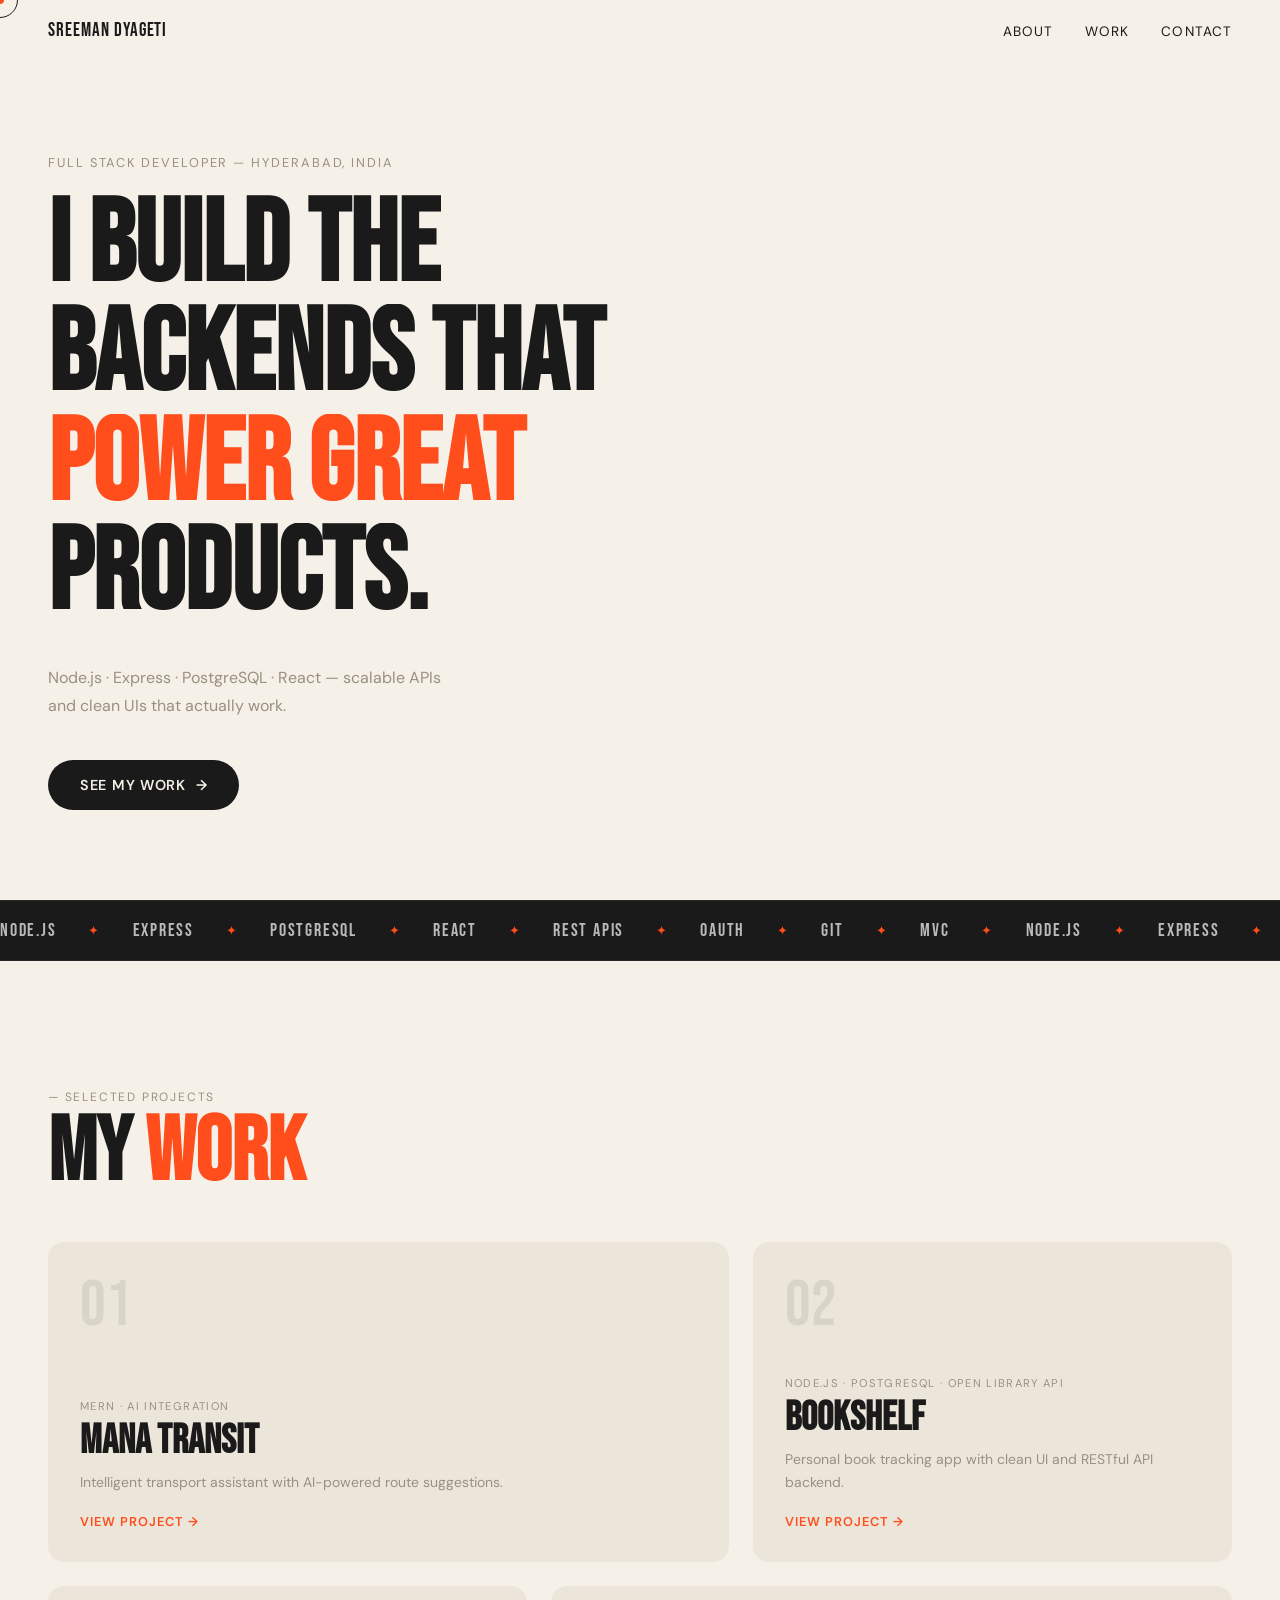
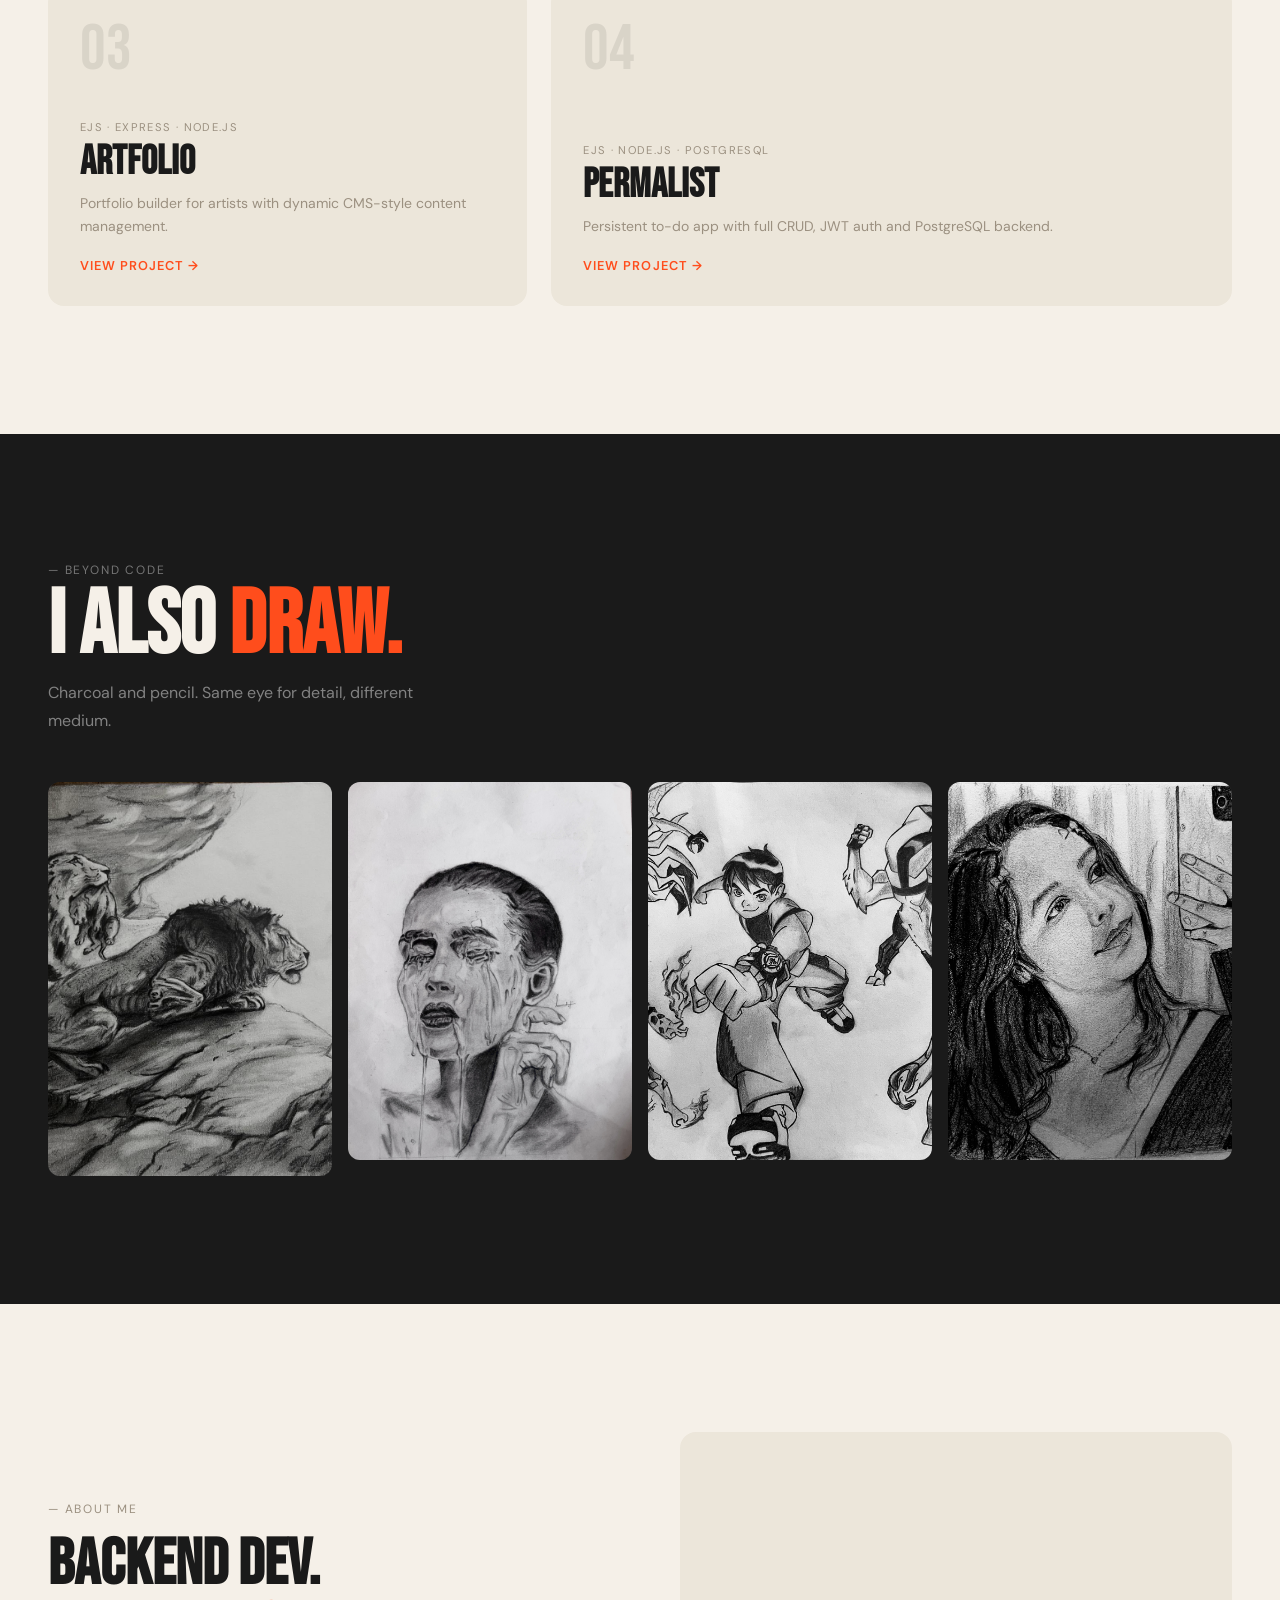
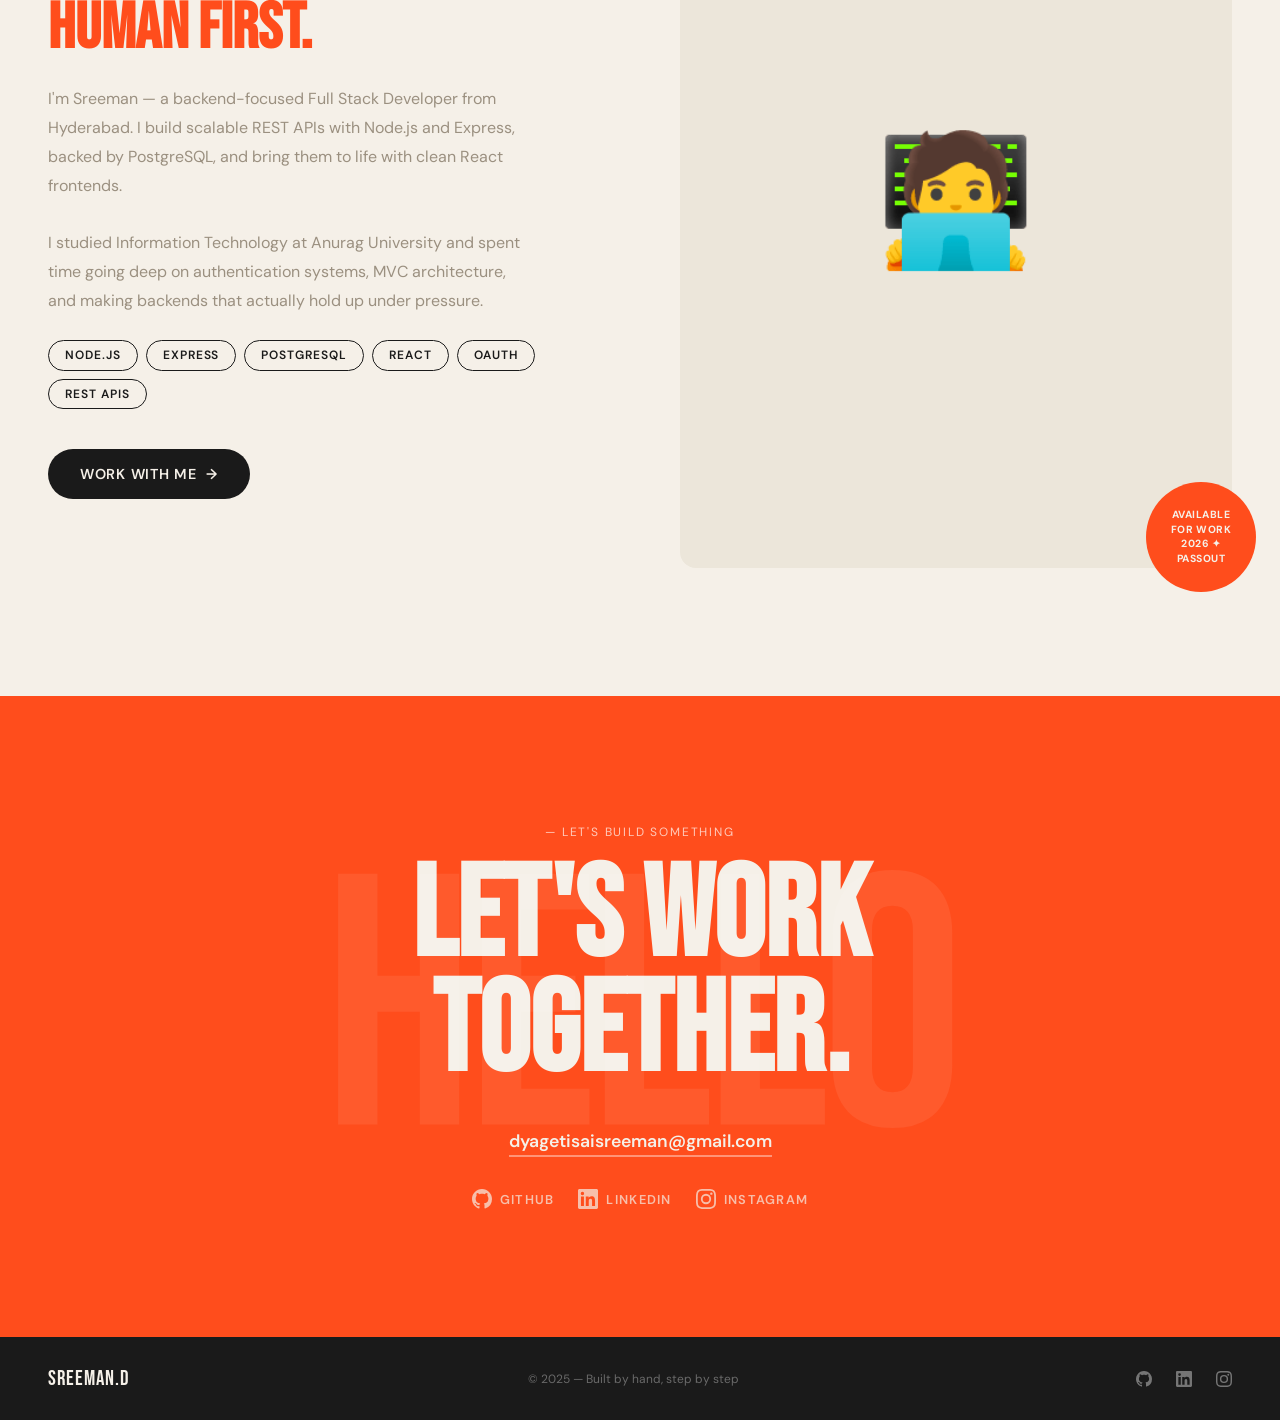
==== index.html @ 326e7fd1 "feat: update Bookshelf view project session" ====
<!DOCTYPE html>
<html lang="en">
<head>
    <meta charset="UTF-8">
    <meta name="viewport" content="width=device-width, initial-scale=1.0">
    <title>SREEMAN — Full Stack Developer</title>

<!-- google fonts link -->
<style>
@import url('https://fonts.googleapis.com/css2?family=Bebas+Neue&family=DM+Sans:ital,opsz,wght@0,9..40,100..1000;1,9..40,100..1000&display=swap');
</style>

<link rel="stylesheet" href="style.css" />
</head>
<body>
<!-- LIGHTBOX -->
<div class="lightbox" id="lightbox">
  <button class="lightbox-close" id="lightboxClose">✕</button>
  <img class="lightbox-img" id="lightboxImg" src="" alt="" />
</div>

<div class="cursor-dot" id="cursorDot"></div>
<div class="cursor-ring" id="cursorRing"></div>
<nav>
  <a class="nav-logo" href="#">Sreeman Dyageti</a>

  <ul class="nav-desktop">
    <li><a href="#about">About</a></li>
    <li><a href="#work">Work</a></li>
    <li><a href="#contact">Contact</a></li>
  </ul>

  <button class="nav-toggle" id="navToggle">
    <span></span>
    <span></span>
    <span></span>
  </button>

  <ul class="nav-mobile" id="navLinks">
    <li><a href="#about" class="nav-close">About</a></li>
    <li><a href="#work" class="nav-close">Work</a></li>
    <li><a href="#contact" class="nav-close">Contact</a></li>
  </ul>
</nav>
<!-- HERO SECTION -->
  <section class="hero">

  <p class="hero-eyebrow">Full Stack Developer — Hyderabad, India</p>

  <h1 class="hero-title">
    <span class="line">I build the</span>
    <span class="line">backends that</span>
    <span class="line accent">power great</span>
    <span class="line">products.</span>
  </h1>

  <p class="hero-sub">
    Node.js · Express · PostgreSQL · React —
    scalable APIs and clean UIs that actually work.
  </p>

  <a class="hero-cta" href="#work">
    See my work <span class="arrow">→</span>
  </a>

</section>
<!-- MARQUEE TICKER -->
<div class="marquee-section" aria-hidden="true">
  <div class="marquee-track">
    <span>Node.js</span><span class="marquee-dot">✦</span>
    <span>Express</span><span class="marquee-dot">✦</span>
    <span>PostgreSQL</span><span class="marquee-dot">✦</span>
    <span>React</span><span class="marquee-dot">✦</span>
    <span>REST APIs</span><span class="marquee-dot">✦</span>
    <span>OAuth</span><span class="marquee-dot">✦</span>
    <span>Git</span><span class="marquee-dot">✦</span>
    <span>MVC</span><span class="marquee-dot">✦</span>
    <span>Node.js</span><span class="marquee-dot">✦</span>
    <span>Express</span><span class="marquee-dot">✦</span>
    <span>PostgreSQL</span><span class="marquee-dot">✦</span>
    <span>React</span><span class="marquee-dot">✦</span>
    <span>REST APIs</span><span class="marquee-dot">✦</span>
    <span>OAuth</span><span class="marquee-dot">✦</span>
    <span>Git</span><span class="marquee-dot">✦</span>
    <span>MVC</span><span class="marquee-dot">✦</span>
     <span>ejs</span><span class="marquee-dot">✦</span>
  </div>
</div>
<!-- WORK SECTION -->
<section class="work" id="work">
  <div class="work-header">
    <p class="work-eyebrow">— Selected Projects</p>
    <h2 class="work-title">My <span class="accent">Work</span></h2>
  </div>

  <div class="work-grid">        

    <div class="work-item wide">  
      <div class="work-number">01</div>
      <div class="work-info">
        <span class="work-tag">MERN · AI Integration</span>
        <h3 class="work-name">Mana Transit</h3>
        <p class="work-desc">Intelligent transport assistant with AI-powered route suggestions.</p>
        <a href="#" class="work-link">View project →</a>
      </div>
    </div>

    <div class="work-item tall"> 
      <div class="work-number">02</div>
      <div class="work-info">
        <span class="work-tag">Node.js · PostgreSQL · Open Library API</span>
        <h3 class="work-name">Bookshelf</h3>
        <p class="work-desc">Personal book tracking app with clean UI and RESTful API backend.</p>
        <a href="projects/bookshelf.html" class="work-link">View project →</a>
      </div>
    </div>

    <div class="work-item tall">  
      <div class="work-number">03</div>
      <div class="work-info">
        <span class="work-tag">EJS · Express · Node.js</span>
        <h3 class="work-name">Artfolio</h3>
        <p class="work-desc">Portfolio builder for artists with dynamic CMS-style content management.</p>
        <a href="#" class="work-link">View project →</a>
      </div>
    </div>

    <div class="work-item wide"> 
      <div class="work-number">04</div>
      <div class="work-info">
        <span class="work-tag">EJS · Node.js · PostgreSQL</span>
        <h3 class="work-name">Permalist</h3>
        <p class="work-desc">Persistent to-do app with full CRUD, JWT auth and PostgreSQL backend.</p>
        <a href="#" class="work-link">View project →</a>
      </div>
    </div>

  </div>                          
</section>

<!-- ART SECTION -->
<section class="art" id="art">

  <div class="art-header">
    <p class="art-eyebrow">— Beyond Code</p>
    <h2 class="art-title">
      I also <span class="accent">draw.</span>
    </h2>
    <p class="art-sub">
      Charcoal and pencil. Same eye for detail, different medium.
    </p>
  </div>

  <div class="art-grid">

  <div class="art-item" onclick="openLightbox(this)">
    <img src="assets/arts/6feb26.jpeg" alt="Charcoal drawing 1" />
    <div class="art-overlay"><span>Charcoal on paper</span></div>
  </div>

  <div class="art-item" onclick="openLightbox(this)">
    <img src="assets/arts/13feb2021.jpeg" alt="Charcoal drawing 2" />
    <div class="art-overlay"><span>Charcoal on paper</span></div>
  </div>

  <div class="art-item" onclick="openLightbox(this)">
    <img src="assets/arts/15june2025.jpeg" alt="Charcoal drawing 3" />
    <div class="art-overlay"><span>Charcoal on paper</span></div>
  </div>

  <div class="art-item" onclick="openLightbox(this)">
    <img src="assets/arts/17April2025.jpeg" alt="Charcoal drawing 4" />
    <div class="art-overlay"><span>Charcoal on paper</span></div>
  </div>

</div>

</section>

<!-- ABOUT SECTION -->
<section class="about" id="about">

  <div class="about-text">
    <p class="about-eyebrow">— About Me</p>
    <h2 class="about-title">
      Backend dev.<br>
      <span class="accent">Human first.</span>
    </h2>
    <p class="about-body">
      I'm Sreeman — a backend-focused Full Stack Developer from Hyderabad. 
      I build scalable REST APIs with Node.js and Express, backed by 
      PostgreSQL, and bring them to life with clean React frontends.
      <br><br>
      I studied Information Technology at Anurag University and spent 
      time going deep on authentication systems, MVC architecture, 
      and making backends that actually hold up under pressure.
    </p>

    <div class="about-skills">
      <span class="skill-pill">Node.js</span>
      <span class="skill-pill">Express</span>
      <span class="skill-pill">PostgreSQL</span>
      <span class="skill-pill">React</span>
      <span class="skill-pill">OAuth</span>
      <span class="skill-pill">REST APIs</span>
    </div>

    <a class="hero-cta" href="#contact">
      Work with me <span class="arrow">→</span>
    </a>
  </div>

  <div class="about-image">
    <div class="about-img-inner">
      <!-- img -->
      <div class="about-placeholder">🧑‍💻</div>
    </div>
    <div class="about-badge">
      Available<br>for work<br>2026 ✦<br>passout
    </div>
  </div>

</section>

<!-- CONTACT SECTION -->
<section class="contact" id="contact">
  <p class="contact-eyebrow">— Let's build something</p>
  <h2 class="contact-title">
    Let's work<br>
    <span>together.</span>
  </h2>
  <a class="contact-email" href="mailto:dyagetisaisreeman@gmail.com">
    dyagetisaisreeman@gmail.com
  </a>
 <div class="contact-links">
  <a href="https://github.com/sreeman-dyageti" target="_blank" class="social-link">
    <svg width="20" height="20" viewBox="0 0 24 24" fill="currentColor">
      <path d="M12 0C5.37 0 0 5.37 0 12c0 5.31 3.435 9.795 8.205 11.385.6.105.825-.255.825-.57 0-.285-.015-1.23-.015-2.235-3.015.555-3.795-.735-4.035-1.41-.135-.345-.72-1.41-1.23-1.695-.42-.225-1.02-.78-.015-.795.945-.015 1.62.87 1.845 1.23 1.08 1.815 2.805 1.305 3.495.99.105-.78.42-1.305.765-1.605-2.67-.3-5.46-1.335-5.46-5.925 0-1.305.465-2.385 1.23-3.225-.12-.3-.54-1.53.12-3.18 0 0 1.005-.315 3.3 1.23.96-.27 1.98-.405 3-.405s2.04.135 3 .405c2.295-1.56 3.3-1.23 3.3-1.23.66 1.65.24 2.88.12 3.18.765.84 1.23 1.905 1.23 3.225 0 4.605-2.805 5.625-5.475 5.925.435.375.81 1.095.81 2.22 0 1.605-.015 2.895-.015 3.3 0 .315.225.69.825.57A12.02 12.02 0 0 0 24 12c0-6.63-5.37-12-12-12z"/>
    </svg>
    GitHub
  </a>
  <a href="https://www.linkedin.com/in/saisreemandyageti" target="_blank" class="social-link">
    <svg width="20" height="20" viewBox="0 0 24 24" fill="currentColor">
      <path d="M20.447 20.452h-3.554v-5.569c0-1.328-.027-3.037-1.852-3.037-1.853 0-2.136 1.445-2.136 2.939v5.667H9.351V9h3.414v1.561h.046c.477-.9 1.637-1.85 3.37-1.85 3.601 0 4.267 2.37 4.267 5.455v6.286zM5.337 7.433a2.062 2.062 0 0 1-2.063-2.065 2.064 2.064 0 1 1 2.063 2.065zm1.782 13.019H3.555V9h3.564v11.452zM22.225 0H1.771C.792 0 0 .774 0 1.729v20.542C0 23.227.792 24 1.771 24h20.451C23.2 24 24 23.227 24 22.271V1.729C24 .774 23.2 0 22.222 0h.003z"/>
    </svg>
    LinkedIn
  </a>
  <a href="https://www.instagram.com/sreeman_d/" target="_blank" class="social-link">
    <svg width="20" height="20" viewBox="0 0 24 24" fill="currentColor">
      <path d="M12 2.163c3.204 0 3.584.012 4.85.07 3.252.148 4.771 1.691 4.919 4.919.058 1.265.069 1.645.069 4.849 0 3.205-.012 3.584-.069 4.849-.149 3.225-1.664 4.771-4.919 4.919-1.266.058-1.644.07-4.85.07-3.204 0-3.584-.012-4.849-.07-3.26-.149-4.771-1.699-4.919-4.92-.058-1.265-.07-1.644-.07-4.849 0-3.204.013-3.583.07-4.849.149-3.227 1.664-4.771 4.919-4.919 1.266-.057 1.645-.069 4.849-.069zM12 0C8.741 0 8.333.014 7.053.072 2.695.272.273 2.69.073 7.052.014 8.333 0 8.741 0 12c0 3.259.014 3.668.072 4.948.2 4.358 2.618 6.78 6.98 6.98C8.333 23.986 8.741 24 12 24c3.259 0 3.668-.014 4.948-.072 4.354-.2 6.782-2.618 6.979-6.98.059-1.28.073-1.689.073-4.948 0-3.259-.014-3.667-.072-4.947-.196-4.354-2.617-6.78-6.979-6.98C15.668.014 15.259 0 12 0zm0 5.838a6.162 6.162 0 1 0 0 12.324 6.162 6.162 0 0 0 0-12.324zM12 16a4 4 0 1 1 0-8 4 4 0 0 1 0 8zm6.406-11.845a1.44 1.44 0 1 0 0 2.881 1.44 1.44 0 0 0 0-2.881z"/>
    </svg>
    Instagram
  </a>
</div>
</section>

<!-- FOOTER -->
<footer>
  <a class="footer-logo" href="#">Sreeman.D</a>
  <span class="footer-copy">© 2025 — Built by hand, step by step</span>
<div class="footer-links">
  <a href="https://github.com/sreeman-dyageti" target="_blank" class="footer-social">
    <svg width="16" height="16" viewBox="0 0 24 24" fill="currentColor">
      <path d="M12 0C5.37 0 0 5.37 0 12c0 5.31 3.435 9.795 8.205 11.385.6.105.825-.255.825-.57 0-.285-.015-1.23-.015-2.235-3.015.555-3.795-.735-4.035-1.41-.135-.345-.72-1.41-1.23-1.695-.42-.225-1.02-.78-.015-.795.945-.015 1.62.87 1.845 1.23 1.08 1.815 2.805 1.305 3.495.99.105-.78.42-1.305.765-1.605-2.67-.3-5.46-1.335-5.46-5.925 0-1.305.465-2.385 1.23-3.225-.12-.3-.54-1.53.12-3.18 0 0 1.005-.315 3.3 1.23.96-.27 1.98-.405 3-.405s2.04.135 3 .405c2.295-1.56 3.3-1.23 3.3-1.23.66 1.65.24 2.88.12 3.18.765.84 1.23 1.905 1.23 3.225 0 4.605-2.805 5.625-5.475 5.925.435.375.81 1.095.81 2.22 0 1.605-.015 2.895-.015 3.3 0 .315.225.69.825.57A12.02 12.02 0 0 0 24 12c0-6.63-5.37-12-12-12z"/>
    </svg>
  </a>
  <a href="www.linkedin.com/in/saisreemandyageti" target="_blank" class="footer-social">
    <svg width="16" height="16" viewBox="0 0 24 24" fill="currentColor">
      <path d="M20.447 20.452h-3.554v-5.569c0-1.328-.027-3.037-1.852-3.037-1.853 0-2.136 1.445-2.136 2.939v5.667H9.351V9h3.414v1.561h.046c.477-.9 1.637-1.85 3.37-1.85 3.601 0 4.267 2.37 4.267 5.455v6.286zM5.337 7.433a2.062 2.062 0 0 1-2.063-2.065 2.064 2.064 0 1 1 2.063 2.065zm1.782 13.019H3.555V9h3.564v11.452zM22.225 0H1.771C.792 0 0 .774 0 1.729v20.542C0 23.227.792 24 1.771 24h20.451C23.2 24 24 23.227 24 22.271V1.729C24 .774 23.2 0 22.222 0h.003z"/>
    </svg>
  </a>
  <a href="https://www.instagram.com/sreeman_d/" target="_blank" class="footer-social">
    <svg width="16" height="16" viewBox="0 0 24 24" fill="currentColor">
      <path d="M12 2.163c3.204 0 3.584.012 4.85.07 3.252.148 4.771 1.691 4.919 4.919.058 1.265.069 1.645.069 4.849 0 3.205-.012 3.584-.069 4.849-.149 3.225-1.664 4.771-4.919 4.919-1.266.058-1.644.07-4.85.07-3.204 0-3.584-.012-4.849-.07-3.26-.149-4.771-1.699-4.919-4.92-.058-1.265-.07-1.644-.07-4.849 0-3.204.013-3.583.07-4.849.149-3.227 1.664-4.771 4.919-4.919 1.266-.057 1.645-.069 4.849-.069zM12 0C8.741 0 8.333.014 7.053.072 2.695.272.273 2.69.073 7.052.014 8.333 0 8.741 0 12c0 3.259.014 3.668.072 4.948.2 4.358 2.618 6.78 6.98 6.98C8.333 23.986 8.741 24 12 24c3.259 0 3.668-.014 4.948-.072 4.354-.2 6.782-2.618 6.979-6.98.059-1.28.073-1.689.073-4.948 0-3.259-.014-3.667-.072-4.947-.196-4.354-2.617-6.78-6.979-6.98C15.668.014 15.259 0 12 0zm0 5.838a6.162 6.162 0 1 0 0 12.324 6.162 6.162 0 0 0 0-12.324zM12 16a4 4 0 1 1 0-8 4 4 0 0 1 0 8zm6.406-11.845a1.44 1.44 0 1 0 0 2.881 1.44 1.44 0 0 0 0-2.881z"/>
    </svg>
  </a>
</div>
</footer>

  <!-- To Load Gsap -->
  <script src="https://cdnjs.cloudflare.com/ajax/libs/gsap/3.12.5/gsap.min.js"></script>
  <script src="https://cdnjs.cloudflare.com/ajax/libs/gsap/3.12.5/ScrollTrigger.min.js"></script>


  <script src="script.js"></script>
</body>
</html>
---- style.css ----
:root {
  --bg:      #f5f0e8;
  --ink:     #1a1a1a;
  --accent:  #ff4d1c;
  --muted:   #9b9080;
  --card:    #ece6da;
  --font-display:"Bebas Neue", sans-serif ;
  --font-body:"DM Sans", sans-serif;
}

/* ── BASE ── */
* {
  margin: 0;
  padding: 0;
  box-sizing: border-box;
}
html, body {
  overflow-x: hidden;
}
body {
  background: var(--bg);
  color: var(--ink);
}
body.menu-open {
  overflow: hidden;
}

/* ── NAV ── */
nav {
  position: fixed;
  top: 0; left: 0;
  width: 100%;
  display: flex;
  justify-content: space-between;
  align-items: center;
  padding: 1.2rem 3rem;
  z-index: 400;
  transition: background 0.4s ease, border 0.4s ease;
}

.nav-logo {
  font-family: var(--font-display);
  font-size: 1.2rem;
  text-decoration: none;
  color: var(--ink);
  letter-spacing: 0.05em;
}

/* DESKTOP LINKS — visible by default */
.nav-desktop {
  display: flex;
  gap: 2rem;
  list-style: none;
}

.nav-desktop a {
  font-family: var(--font-body);
  font-size: 0.85rem;
  text-decoration: none;
  color: var(--ink);
  text-transform: uppercase;
  letter-spacing: 0.08em;
  position: relative;
  transition: color 0.3s ease;
}

.nav-desktop a::after {
  content: '';
  position: absolute;
  bottom: -3px; left: 0;
  width: 0; height: 1.5px;
  background: var(--accent);
  transition: width 0.3s ease;
}

.nav-desktop a:hover { color: var(--accent); }
.nav-desktop a:hover::after { width: 100%; }

/* HAMBURGER — hidden on desktop */
.nav-toggle {
  display: none;
  flex-direction: column;
  gap: 5px;
  background: none;
  border: none;
  cursor: pointer;
  padding: 4px;
  z-index: 300;
  position: relative;
}

.nav-toggle span {
  display: block;
  width: 24px;
  height: 2px;
  background: var(--ink);
  border-radius: 2px;
  transition: all 0.3s ease;
}

.nav-toggle.open span:nth-child(1) {
  transform: translateY(7px) rotate(45deg);
}
.nav-toggle.open span:nth-child(2) { opacity: 0; }
.nav-toggle.open span:nth-child(3) {
  transform: translateY(-7px) rotate(-45deg);
}

/* MOBILE FULLSCREEN MENU — hidden always until .open */
.nav-mobile {
  display: none;
  position: fixed;   
  top: 0;
  left: 0;
  width: 100vw;      
  height: 100vh;     
  background: var(--ink);
  flex-direction: column;
  align-items: center;
  justify-content: center;
  gap: 2.5rem;
  list-style: none;
  z-index: 200;
}

.nav-mobile.open {
  display: flex;
}

.nav-mobile a {
  font-family: var(--font-display);
  font-size: 3.5rem;
  color: var(--bg);
  text-decoration: none;
  letter-spacing: 0.05em;
  text-transform: uppercase;
  transition: color 0.3s ease;
}

.nav-mobile a:hover { color: var(--accent); }

/* MOBILE BREAKPOINT */
@media (max-width: 768px) {
  nav { padding: 1.2rem 1.5rem; }
  .nav-desktop { display: none; }
  .nav-toggle  { display: flex; }
}
/* HERO */
.hero{
    min-height: 100vh;
    display: flex;
    flex-direction: column;      
    justify-content: center;     
    padding: 8rem 3rem 4rem; 
}

.hero-eyebrow {
  font-family: var(--font-body);
  font-size: 0.8rem;
  letter-spacing: 0.15em;
  text-transform: uppercase;
  color: var(--muted);
  margin-bottom: 1.5rem;
}

.hero-title{
    font-family: var(--font-display);
  font-size: clamp(3rem, 9vw, 8rem); 
    line-height: 0.9;
    text-transform: uppercase;
    overflow: hidden;
}

.hero-title .line{
    display: block;
    overflow: hidden; 
    padding-bottom: 0.05em;
}


.hero-title .accent {
  color: var(--accent);
}

.hero-sub {
  margin-top: 2rem;
  max-width: 420px;
  font-family: var(--font-body);
  font-size: 1rem;
  line-height: 1.75;
  color: var(--muted);
}

.hero-cta {
  align-self: flex-start;
  margin-top: 2.5rem;
  display: inline-flex;
  align-items: center;
  gap: 0.6rem;
  font-family: var(--font-body);
  font-size: 0.9rem;
  font-weight: 600;
  text-transform: uppercase;
  letter-spacing: 0.05em;
  text-decoration: none;
  color: var(--bg);
  background: var(--ink);
  padding: 1rem 2rem;
  border-radius: 100px;
  transition: background 0.3s ease, transform 0.2s ease;
}

.hero-cta:hover {
  background: var(--accent);
  transform: scale(1.03);
}

.hero-cta .arrow {
  transition: transform 0.3s ease;
}

.hero-cta:hover .arrow {
  transform: translateX(5px);
}

/* ── WORK ── */
.work {
  padding: 8rem 3rem;
  background: var(--bg);
  overflow: hidden;
}

.work-header {
  margin-bottom: 3rem;
}

.work-eyebrow {
  font-family: var(--font-body);
  font-size: 0.75rem;
  letter-spacing: 0.15em;
  text-transform: uppercase;
  color: var(--muted);
  margin-bottom: 0.5rem;
}

.work-title {
  font-family: var(--font-display);
  font-size: clamp(3rem, 7vw, 6rem);
  text-transform: uppercase;
  line-height: 0.9;
}

.work-title .accent {
  color: var(--accent);
}

/* ── GRID ── */
.work-grid {
  display: grid;
  grid-template-columns: repeat(12, 1fr);
  gap: 1.5rem;
}

.work-item.wide { grid-column: span 7; }
.work-item.tall  { grid-column: span 5; }

/* ── CARD ── */
.work-item {
  background: var(--card);
  border-radius: 1rem;
  min-height: 320px;
  padding: 2rem;
  display: flex;
  flex-direction: column;
  justify-content: space-between;
  cursor: pointer;
  position: relative;
  overflow: hidden;
  transition: background 0.4s ease, transform 0.3s ease;
}

.work-item:hover {
  background: var(--ink);
  transform: scale(1.02);
}

.work-number {
  font-family: var(--font-display);
  font-size: 4rem;
  color: rgba(0,0,0,0.08);
  line-height: 1;
  transition: color 0.4s ease;
}

.work-item:hover .work-number {
  color: rgba(255,255,255,0.06);
}

.work-tag {
  display: block;
  font-family: var(--font-body);
  font-size: 0.7rem;
  letter-spacing: 0.12em;
  text-transform: uppercase;
  color: var(--muted);
  margin-bottom: 0.5rem;
  transition: color 0.4s ease;
}

.work-name {
  font-family: var(--font-display);
  font-size: 2.5rem;
  color: var(--ink);
  text-transform: uppercase;
  line-height: 1;
  transition: color 0.4s ease;
}

.work-desc {
  font-family: var(--font-body);
  font-size: 0.875rem;
  line-height: 1.65;
  color: var(--muted);
  margin-top: 0.6rem;
  transition: color 0.4s ease;
}

.work-link {
  display: inline-block;
  margin-top: 1.2rem;
  font-family: var(--font-body);
  font-size: 0.8rem;
  font-weight: 600;
  text-transform: uppercase;
  letter-spacing: 0.08em;
  color: var(--accent);
  text-decoration: none;
  transition: letter-spacing 0.3s ease;
}

.work-link:hover {
  letter-spacing: 0.18em;
}

/* flip text white on dark card */
.work-item:hover .work-name,
.work-item:hover .work-desc,
.work-item:hover .work-tag {
  color: rgba(255,255,255,0.75);
}

/* ── ABOUT ── */
.about {
  padding: 8rem 3rem;
  display: grid;
  grid-template-columns: 1fr 1fr;
  gap: 5rem;
  align-items: center;
  overflow: hidden;
}

.about-eyebrow {
  font-family: var(--font-body);
  font-size: 0.75rem;
  letter-spacing: 0.15em;
  text-transform: uppercase;
  color: var(--muted);
  margin-bottom: 1rem;
}

.about-title {
  font-family: var(--font-display);
  font-size: clamp(2.5rem, 5vw, 4.5rem);
  line-height: 1;
  text-transform: uppercase;
}

.about-title .accent {
  color: var(--accent);
}

.about-body {
  margin-top: 1.5rem;
  font-family: var(--font-body);
  font-size: 1rem;
  line-height: 1.8;
  color: var(--muted);
  max-width: 480px;
}

/* ── SKILL PILLS ── */
.about-skills {
  display: flex;
  flex-wrap: wrap;
  gap: 0.5rem;
  margin-top: 1.5rem;
}

.skill-pill {
  font-family: var(--font-body);
  font-size: 0.75rem;
  font-weight: 600;
  letter-spacing: 0.08em;
  text-transform: uppercase;
  padding: 0.4rem 1rem;
  border: 1.5px solid var(--ink);
  border-radius: 100px;
  transition: all 0.3s ease;
  cursor: default;
}

.skill-pill:hover {
  background: var(--ink);
  color: var(--bg);
}

/* ── PHOTO SIDE ── */
.about-image {
  position: relative;
}

.about-img-inner {
  width: 100%;
  aspect-ratio: 3/4;
  background: var(--card);
  border-radius: 1rem;
  overflow: hidden;
  display: flex;
  align-items: center;
  justify-content: center;
}

.about-placeholder {
  font-size: 8rem;
}

/* ── SPINNING BADGE ── */
.about-badge {
  position: absolute;
  bottom: -1.5rem;
  right: -1.5rem;
  width: 110px;
  height: 110px;
  background: var(--accent);
  border-radius: 50%;
  display: flex;
  flex-direction: column;
  align-items: center;
  justify-content: center;
  font-family: var(--font-body);
  font-weight: 700;
  font-size: 0.65rem;
  color: var(--bg);
  letter-spacing: 0.05em;
  text-align: center;
  text-transform: uppercase;
  line-height: 1.4;
  animation: spin-badge 10s linear infinite;
}

@keyframes spin-badge {
  from { transform: rotate(0deg); }
  to   { transform: rotate(360deg); }
}
/* ── ART SECTION ── */
.art {
  padding: 8rem 3rem;
  background: var(--ink);
  overflow: hidden;
}

.art-header {
  margin-bottom: 3rem;
}

.art-eyebrow {
  font-family: var(--font-body);
  font-size: 0.75rem;
  letter-spacing: 0.15em;
  text-transform: uppercase;
  color: rgba(255,255,255,0.4);
  margin-bottom: 0.5rem;
}

.art-title {
  font-family: var(--font-display);
  font-size: clamp(3rem, 7vw, 6rem);
  text-transform: uppercase;
  line-height: 0.9;
  color: var(--bg);
}

.art-title .accent {
  color: var(--accent);
}

.art-sub {
  font-family: var(--font-body);
  font-size: 1rem;
  color: rgba(255,255,255,0.45);
  margin-top: 0.8rem;
  max-width: 400px;
  line-height: 1.7;
}

/* ── ART GRID ── */
.art-grid {
  display: grid;
  grid-template-columns: repeat(4, 1fr);
  gap: 1rem;
}

/* tall first item  */
.art-item:nth-child(1) { grid-row: span 2; }

.art-item {
  position: relative;
  border-radius: 0.75rem;
  overflow: hidden;
   cursor: zoom-in;  
  background: #2a2a2a;
}

.art-item img {
  width: 100%;
  height: 100%;
  object-fit: cover;
  display: block;
  cursor: zoom-in;
  transition: transform 0.6s ease;
  filter: grayscale(20%);       
}

.art-item:hover img {
  transform: scale(1.05);
  filter: grayscale(0%);         
}

/* ── OVERLAY ── */
.art-overlay {
  position: absolute;
  inset: 0;
  pointer-events: none;
  background: linear-gradient(
    to top,
    rgba(0,0,0,0.7) 0%,
    transparent 50%
  );
  opacity: 0;
  display: flex;
  align-items: flex-end;
  padding: 1.2rem;
  transition: opacity 0.3s ease;
}

.art-item:hover .art-overlay {
  opacity: 1;
}

.art-overlay span {
  font-family: var(--font-body);
  font-size: 0.75rem;
  letter-spacing: 0.1em;
  text-transform: uppercase;
  color: rgba(255,255,255,0.7);
}

/* ── ART MOBILE ── */
@media (max-width: 768px) {
  .art {
    padding: 5rem 1.5rem;
  }
  .art-grid {
    grid-template-columns: repeat(2, 1fr);
  }
  .art-item:nth-child(1) {
    grid-row: span 1;   
  }
}

/* ── CONTACT ── */
.contact {
  padding: 8rem 3rem;
  background: var(--accent);
  display: flex;
  flex-direction: column;
  align-items: center;
  justify-content: center;
  text-align: center;
  position: relative;
  overflow: hidden;
}

/* big ghost text behind — pure CSS */
.contact::before {
  content: 'HELLO';
  position: absolute;
  font-family: var(--font-display);
  font-size: 28vw;
  color: rgba(255,255,255,0.07);
  top: 50%;
  left: 50%;
  transform: translate(-50%, -50%);
  pointer-events: none;
  white-space: nowrap;
  letter-spacing: -0.02em;
}

.contact-eyebrow {
  font-family: var(--font-body);
  font-size: 0.75rem;
  letter-spacing: 0.15em;
  text-transform: uppercase;
  color: rgba(255,255,255,0.7);
  margin-bottom: 1.2rem;
}

.contact-title {
  font-family: var(--font-display);
  font-size: clamp(3.5rem, 10vw, 9rem);
  color: var(--bg);
  text-transform: uppercase;
  line-height: 0.9;
}

.contact-email {
  margin-top: 2.5rem;
  font-family: var(--font-body);
  font-weight: 600;
  font-size: clamp(0.9rem, 2vw, 1.1rem);
  color: var(--bg);
  text-decoration: none;
  border-bottom: 2px solid rgba(255,255,255,0.4);
  padding-bottom: 0.2rem;
  transition: border-color 0.3s ease;
  word-break: break-all;
}

.contact-email:hover {
  border-color: var(--bg);
}

.contact-links {
  display: flex;
  gap: 1.5rem;
  margin-top: 2rem;
}

.contact-links a {
  font-family: var(--font-body);
  font-size: 0.8rem;
  font-weight: 600;
  text-transform: uppercase;
  letter-spacing: 0.1em;
  color: var(--bg);
  text-decoration: none;
  opacity: 0.7;
  transition: opacity 0.3s ease;
}

.contact-links a:hover { opacity: 1; }

/* ── FOOTER ── */
footer {
  background: var(--ink);
  padding: 1.8rem 3rem;
  display: flex;
  justify-content: space-between;
  align-items: center;
  flex-wrap: wrap;
  gap: 1rem;
}

.footer-logo {
  font-family: var(--font-display);
  font-size: 1.3rem;
  color: var(--bg);
  text-decoration: none;
  letter-spacing: 0.05em;
}

.footer-copy {
  font-family: var(--font-body);
  font-size: 0.75rem;
  color: rgba(255,255,255,0.35);
}

.footer-links {
  display: flex;
  gap: 1.5rem;
}

.footer-links a {
  font-family: var(--font-body);
  font-size: 0.75rem;
  text-transform: uppercase;
  letter-spacing: 0.08em;
  color: rgba(255,255,255,0.4);
  text-decoration: none;
  transition: color 0.3s ease;
}
/* ── SOCIAL LINKS ── */
.social-link {
  display: inline-flex;
  align-items: center;
  gap: 0.5rem;
  font-family: var(--font-body);
  font-size: 0.8rem;
  font-weight: 600;
  text-transform: uppercase;
  letter-spacing: 0.1em;
  color: var(--bg);
  text-decoration: none;
  opacity: 0.7;
  transition: opacity 0.3s ease, transform 0.3s ease;
}

.social-link:hover {
  opacity: 1;
  transform: translateY(-2px);
}

/* ── FOOTER SOCIAL ICONS ── */
.footer-social {
  color: rgba(255,255,255,0.4);
  text-decoration: none;
  transition: color 0.3s ease, transform 0.3s ease;
  display: inline-flex;
}

.footer-social:hover {
  color: var(--bg);
  transform: translateY(-2px);
}

.footer-links a:hover { color: var(--bg); }
/* ── SOCIAL LINK ICON COLORS ON HOVER ── */
/* GitHub → white hover */
.social-link:nth-child(1):hover,
.footer-social:nth-child(1):hover {
  color: #ffffff;
}

/* LinkedIn → LinkedIn blue */
.social-link:nth-child(2):hover,
.footer-social:nth-child(2):hover {
  color: #0a66c2;
}

/* Instagram → gradient trick via filter */
.social-link:nth-child(3):hover,
.footer-social:nth-child(3):hover {
  color: #e1306c;  
}
/* ── MARQUEE ── */
.marquee-section {
  overflow: hidden;
  padding: 1.2rem 0;
  background: var(--ink);
  border-top: 1px solid rgba(255,255,255,0.06);
  border-bottom: 1px solid rgba(255,255,255,0.06);
}

.marquee-track {
  display: flex;
  gap: 2rem;
  width: max-content;
  animation: marquee 20s linear infinite;
}

.marquee-track span {
  font-family: var(--font-display);
  font-size: 1.1rem;
  letter-spacing: 0.1em;
  text-transform: uppercase;
  color: rgba(255,255,255,0.7);
  white-space: nowrap;
}

.marquee-dot {
  color: var(--accent) !important;
  font-size: 0.8rem !important;
  align-self: center;
}

@keyframes marquee {
  from { transform: translateX(0); }
  to   { transform: translateX(-50%); }
}

/* pause on hover */
.marquee-section:hover .marquee-track {
  animation-play-state: paused;
}

/* ── CUSTOM CURSOR ── */
.cursor-dot {
  width: 8px;
  height: 8px;
  background: var(--accent);
  border-radius: 50%;
  position: fixed;
  top: 0; left: 0;
  pointer-events: none;
  z-index: 9999;
  transform: translate(-50%, -50%);
}

.cursor-ring {
  width: 36px;
  height: 36px;
  border: 1.5px solid var(--ink);
  border-radius: 50%;
  position: fixed;
  top: 0; left: 0;
  pointer-events: none;
  z-index: 9998;
  transform: translate(-50%, -50%);
  transition: transform 0.15s ease, width 0.3s ease,
              height 0.3s ease, border-color 0.3s ease;
}

/* hide on mobile — no cursor on touch screens */
@media (max-width: 768px) {
  .cursor-dot,
  .cursor-ring { display: none; }
}
/* ── LIGHTBOX ── */
.lightbox {
  display: none;
  position: fixed;
  inset: 0;
  background: rgba(0,0,0,0.92);
  z-index: 9000;
  align-items: center;
  justify-content: center;
  padding: 2rem;
  cursor: zoom-out;
}

.lightbox.open {
  display: flex;
}

.lightbox-img {
  max-width: 90vw;
  max-height: 90vh;
  object-fit: contain;
  border-radius: 0.5rem;
  box-shadow: 0 40px 80px rgba(0,0,0,0.6);
  animation: lightbox-in 0.35s cubic-bezier(0.34, 1.56, 0.64, 1);
}

@keyframes lightbox-in {
  from { opacity: 0; transform: scale(0.85); }
  to   { opacity: 1; transform: scale(1); }
}

.lightbox-close {
  position: absolute;
  top: 1.5rem;
  right: 1.5rem;
  background: none;
  border: 1.5px solid rgba(255,255,255,0.3);
  color: #f5f0e8;
  font-size: 1rem;
  width: 40px;
  height: 40px;
  border-radius: 50%;
  cursor: pointer;
  display: flex;
  align-items: center;
  justify-content: center;
  transition: all 0.3s ease;
  z-index: 9001;
}

.lightbox-close:hover {
  background: #ff4d1c;
  border-color: #ff4d1c;
}

/* ── ALL MOBILE ── */
@media (max-width: 768px) {
  nav { padding: 1.2rem 1.5rem; }
  .nav-desktop { display: none; }
  .nav-toggle  { display: flex; }

  .hero {
    padding: 6rem 1.5rem 3rem;
    min-height: 100svh;
  }
  .hero-title {
    font-size: clamp(3rem, 13vw, 6rem);
  }

  .work {
    padding: 5rem 1.5rem;
  }
  .work-item.wide,
  .work-item.tall {
    grid-column: 1 / -1;
  }

  .about {
    grid-template-columns: 1fr;
    padding: 5rem 1.5rem;
    gap: 3rem;
  }
  .about-image {
    order: -1;
  }
  .about-img-inner {
    aspect-ratio: 1/1;
  }
  .about-badge {
    bottom: -1rem;
    right: -0.5rem;
    width: 90px;
    height: 90px;
    font-size: 0.6rem;
  }

  .contact {
    padding: 6rem 1.5rem;
  }

  footer {
    padding: 1.5rem;
    flex-direction: column;
    align-items: flex-start;
    gap: 0.8rem;
  }
}
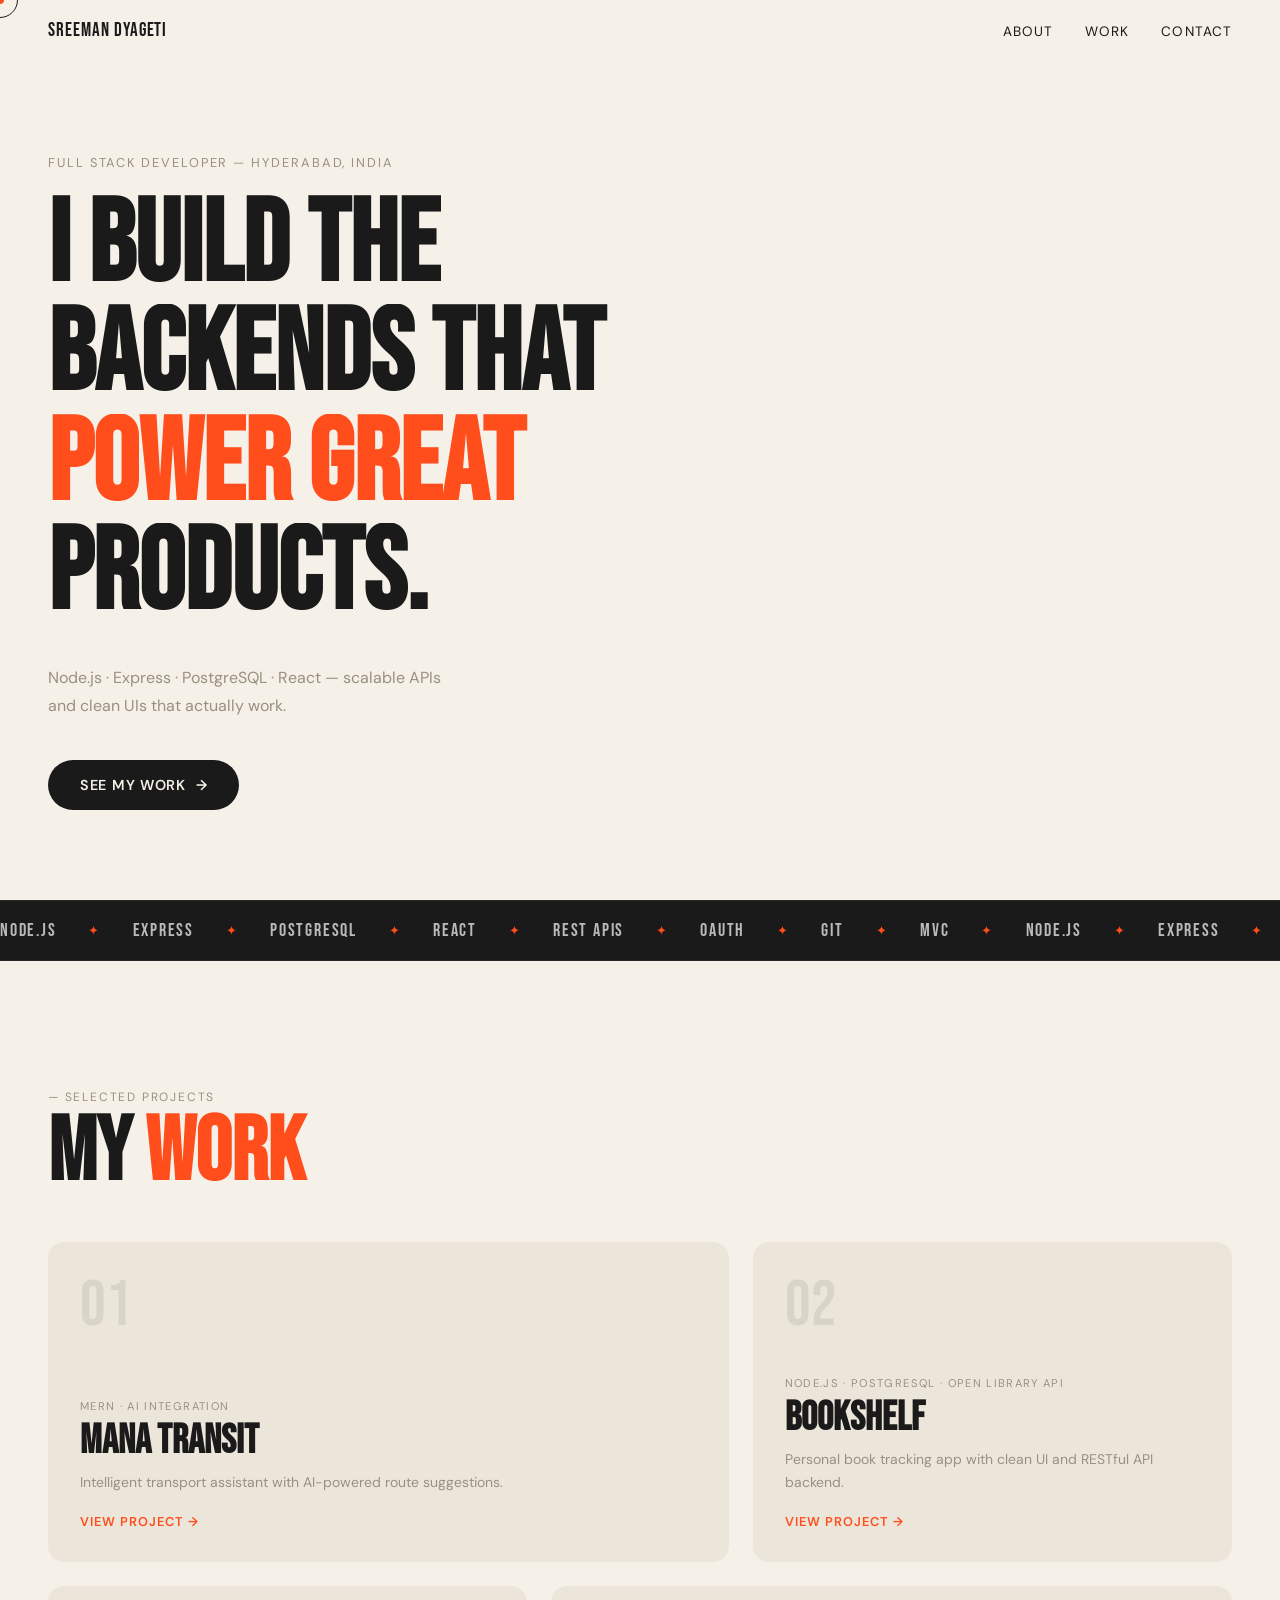
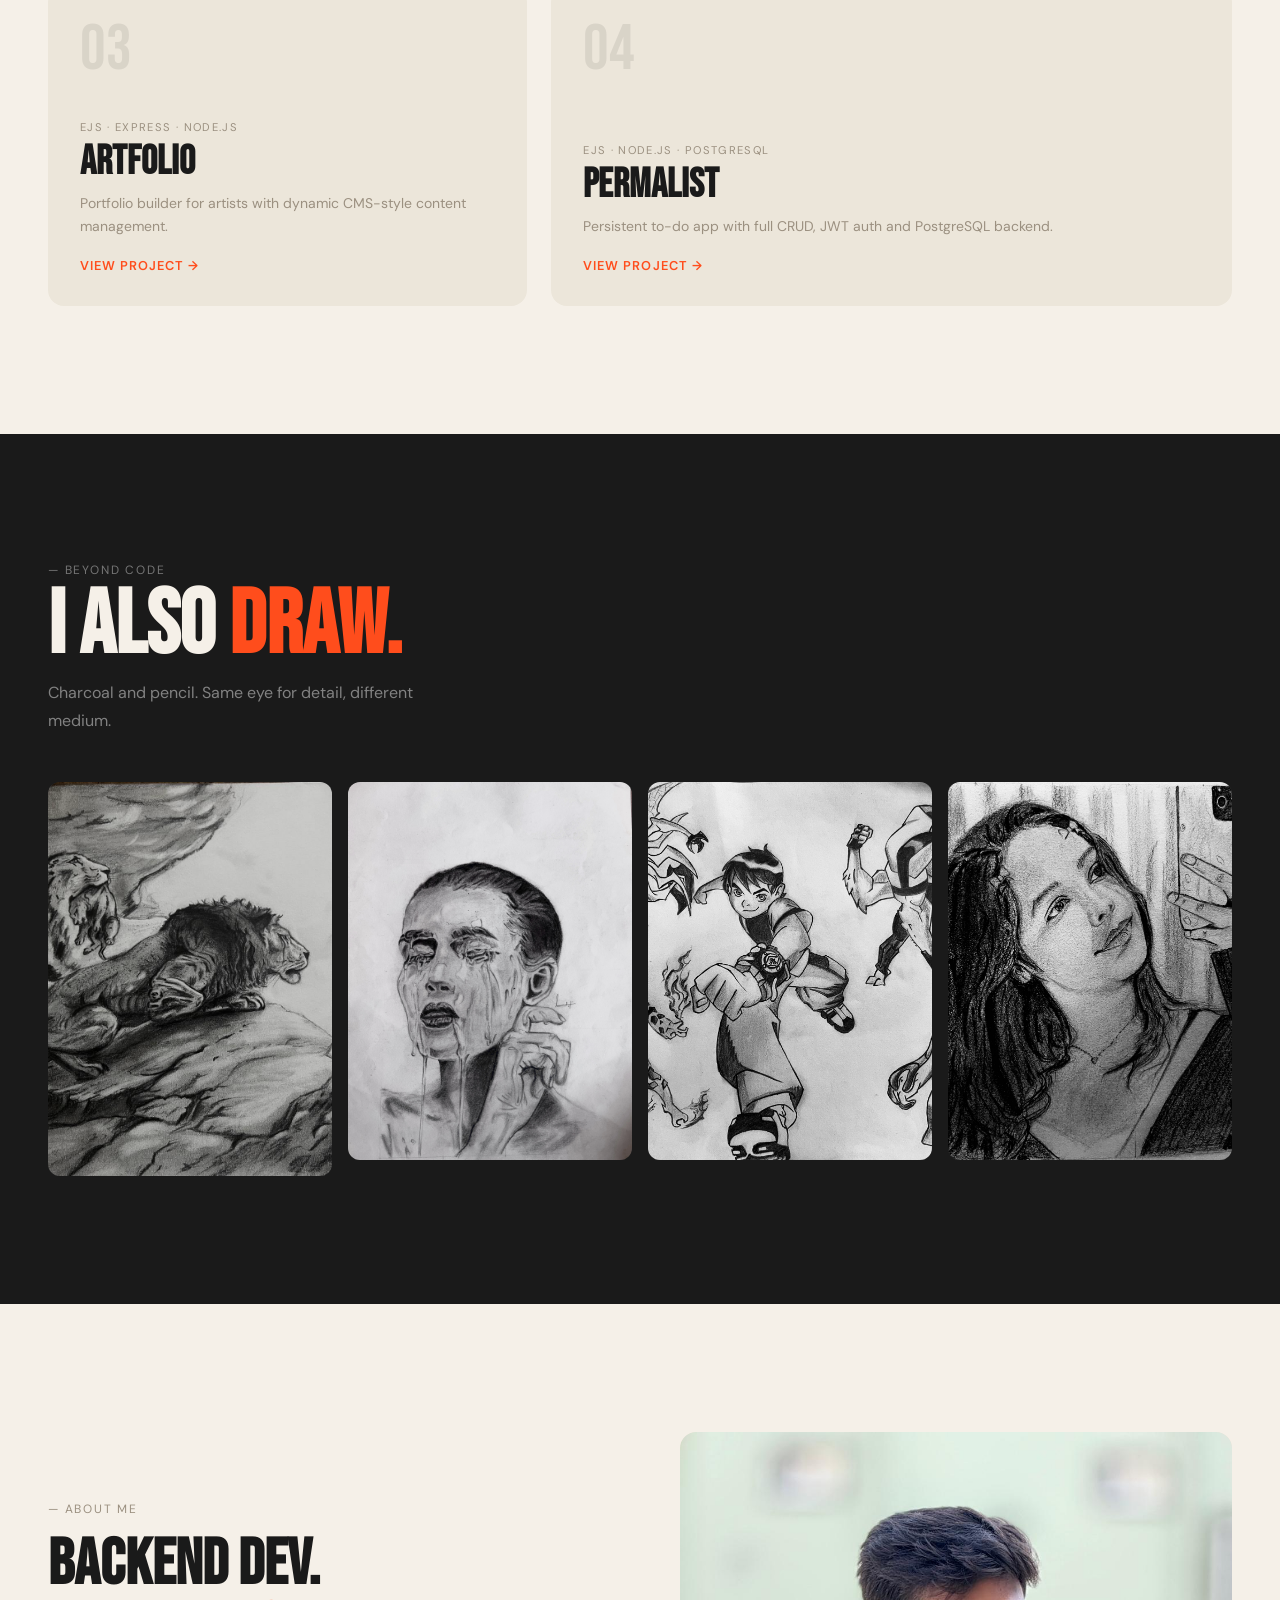
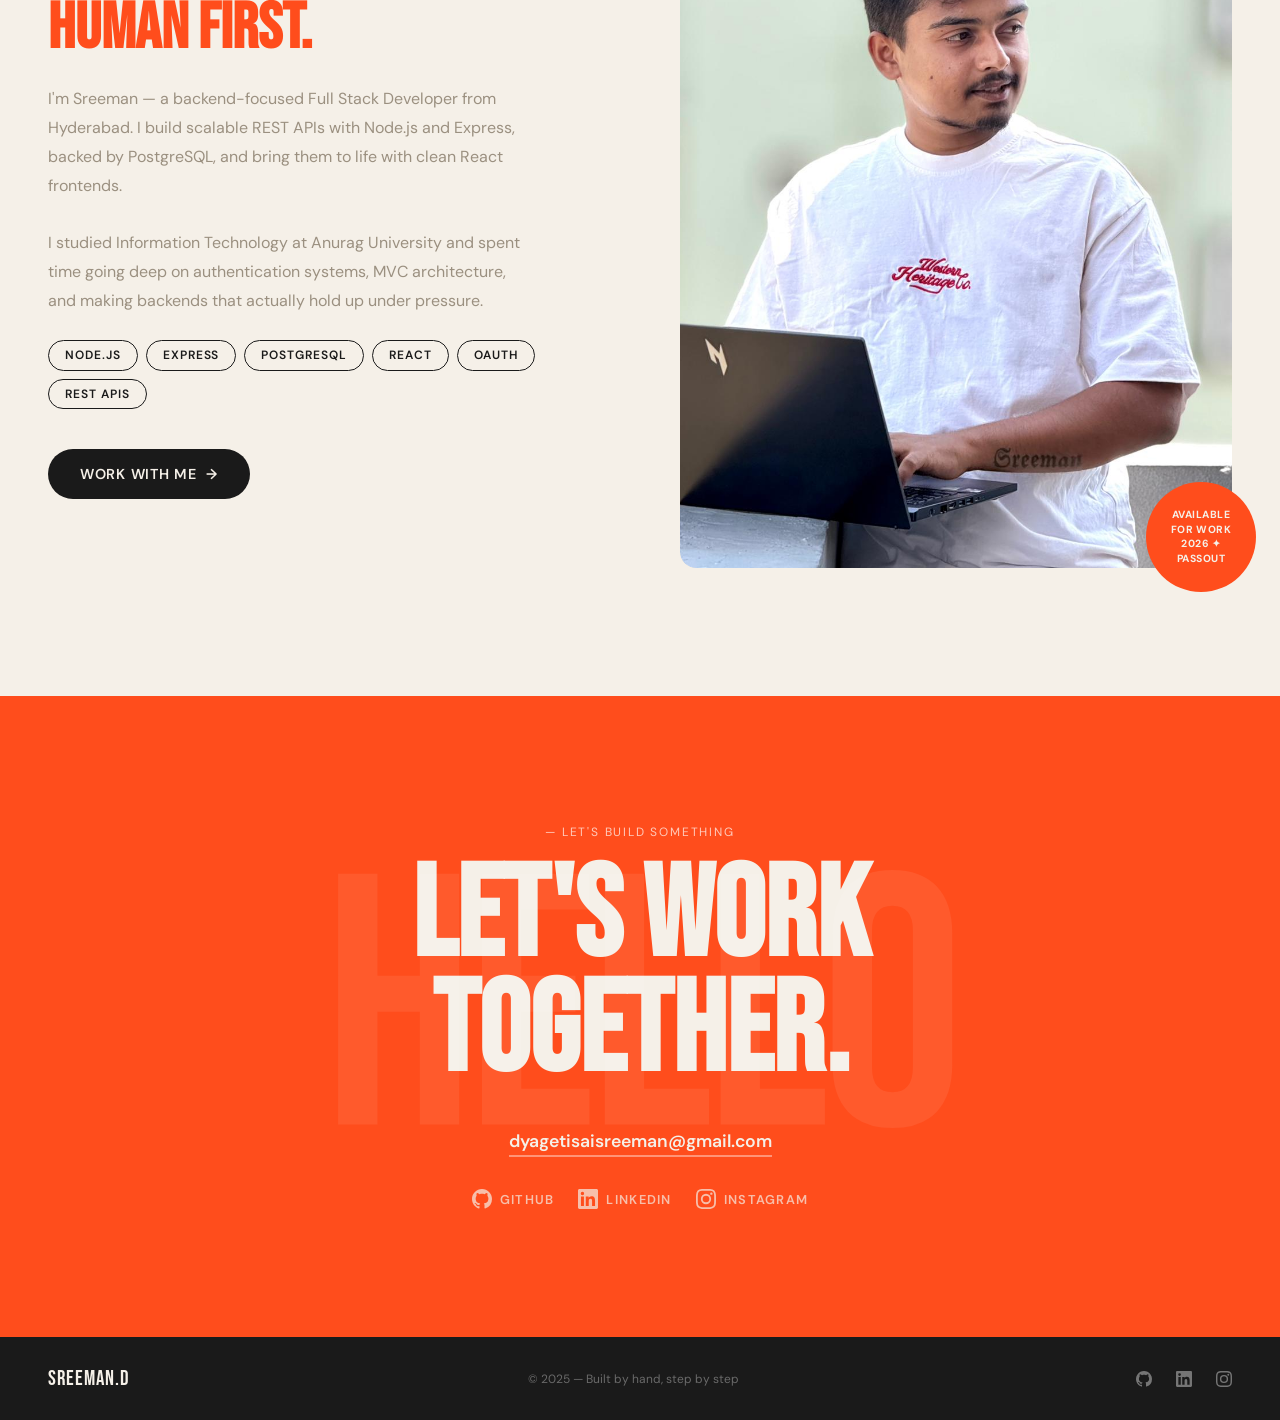
==== commit 14a76ae3: "feat:Update About section with profile photo" ====
--- a/index.html
+++ b/index.html
@@ -213,7 +213,9 @@
   <div class="about-image">
     <div class="about-img-inner">
       <!-- img -->
-      <div class="about-placeholder">🧑‍💻</div>
+      <div class="about-img-inner">
+    <img src="assets/my_Img/sreeman.jpeg" alt="Sreeman" class="about-photo">
+  </div>
     </div>
     <div class="about-badge">
       Available<br>for work<br>2026 ✦<br>passout
--- a/style.css
+++ b/style.css
@@ -378,6 +378,13 @@
 
 .about-title .accent {
   color: var(--accent);
+}
+
+.about-photo{
+  width:100%;
+  height:100%;
+  object-fit:cover;
+  display:block;
 }
 
 .about-body {
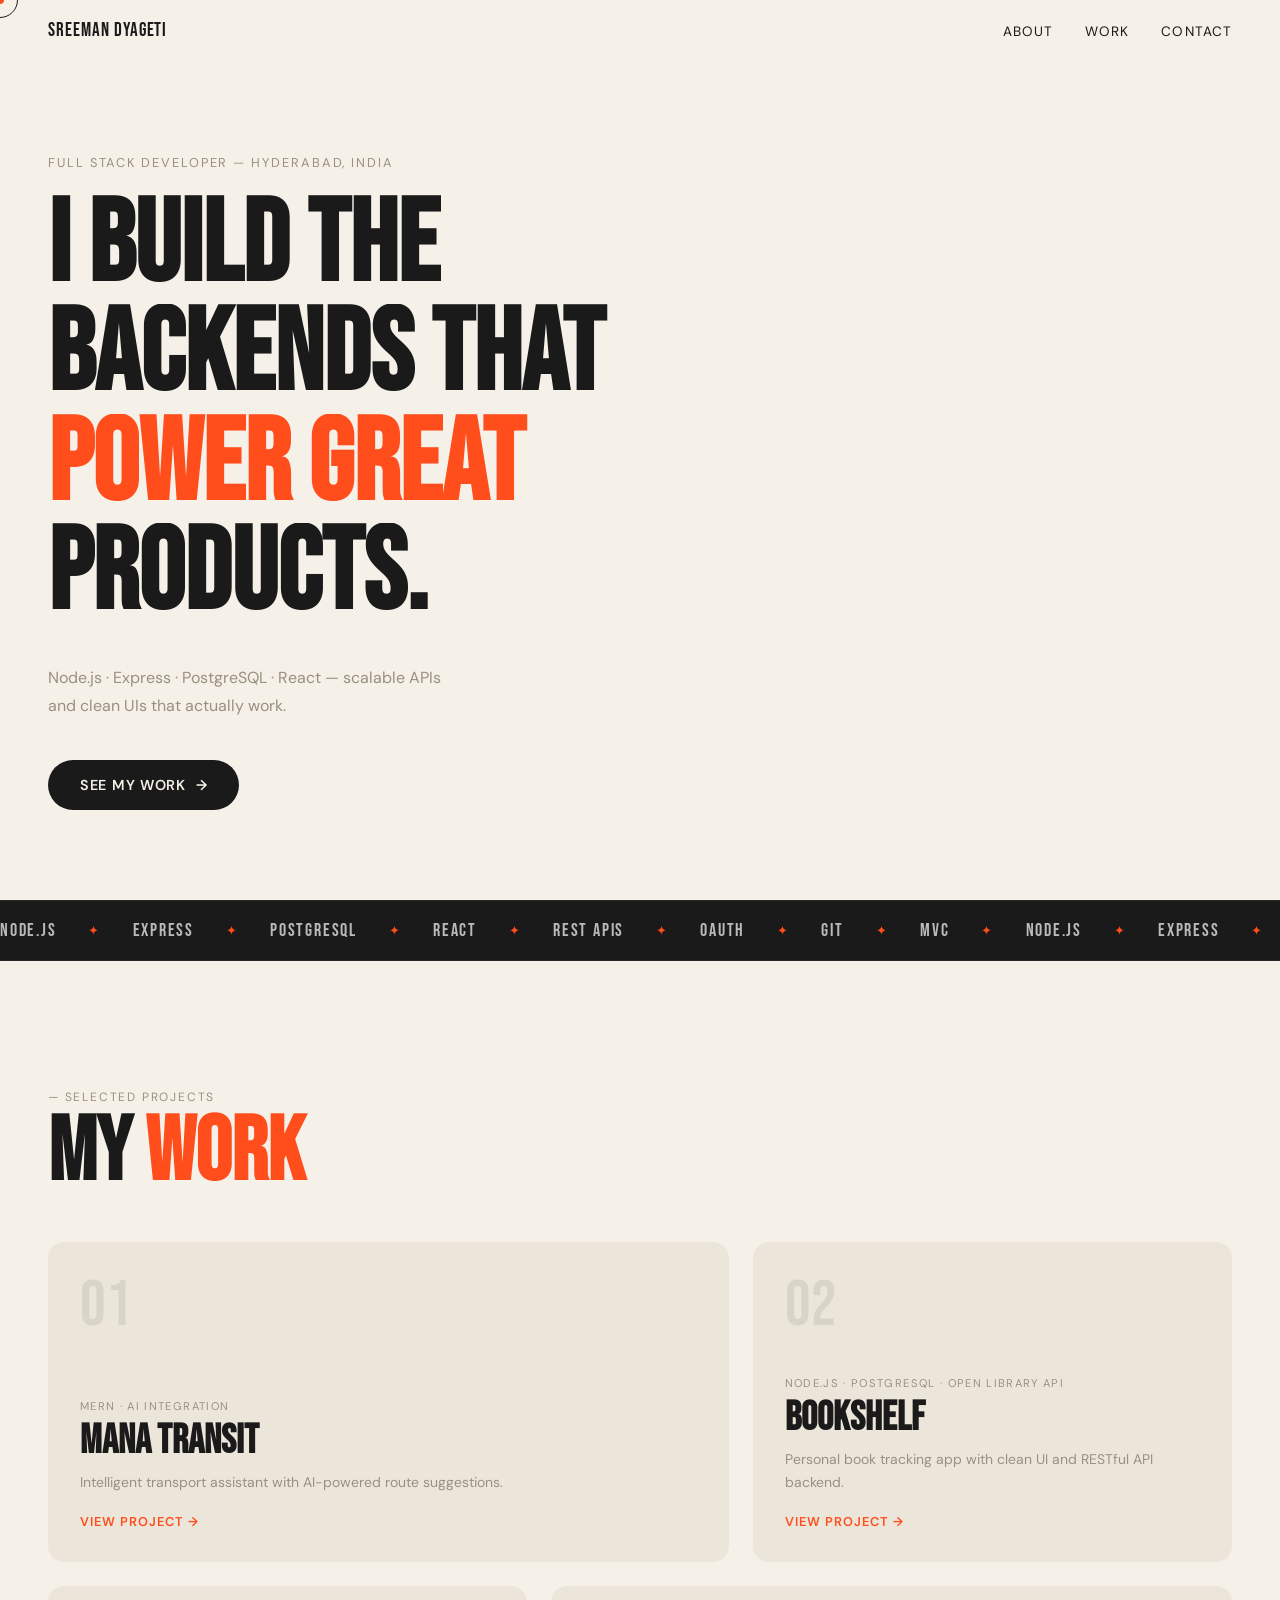
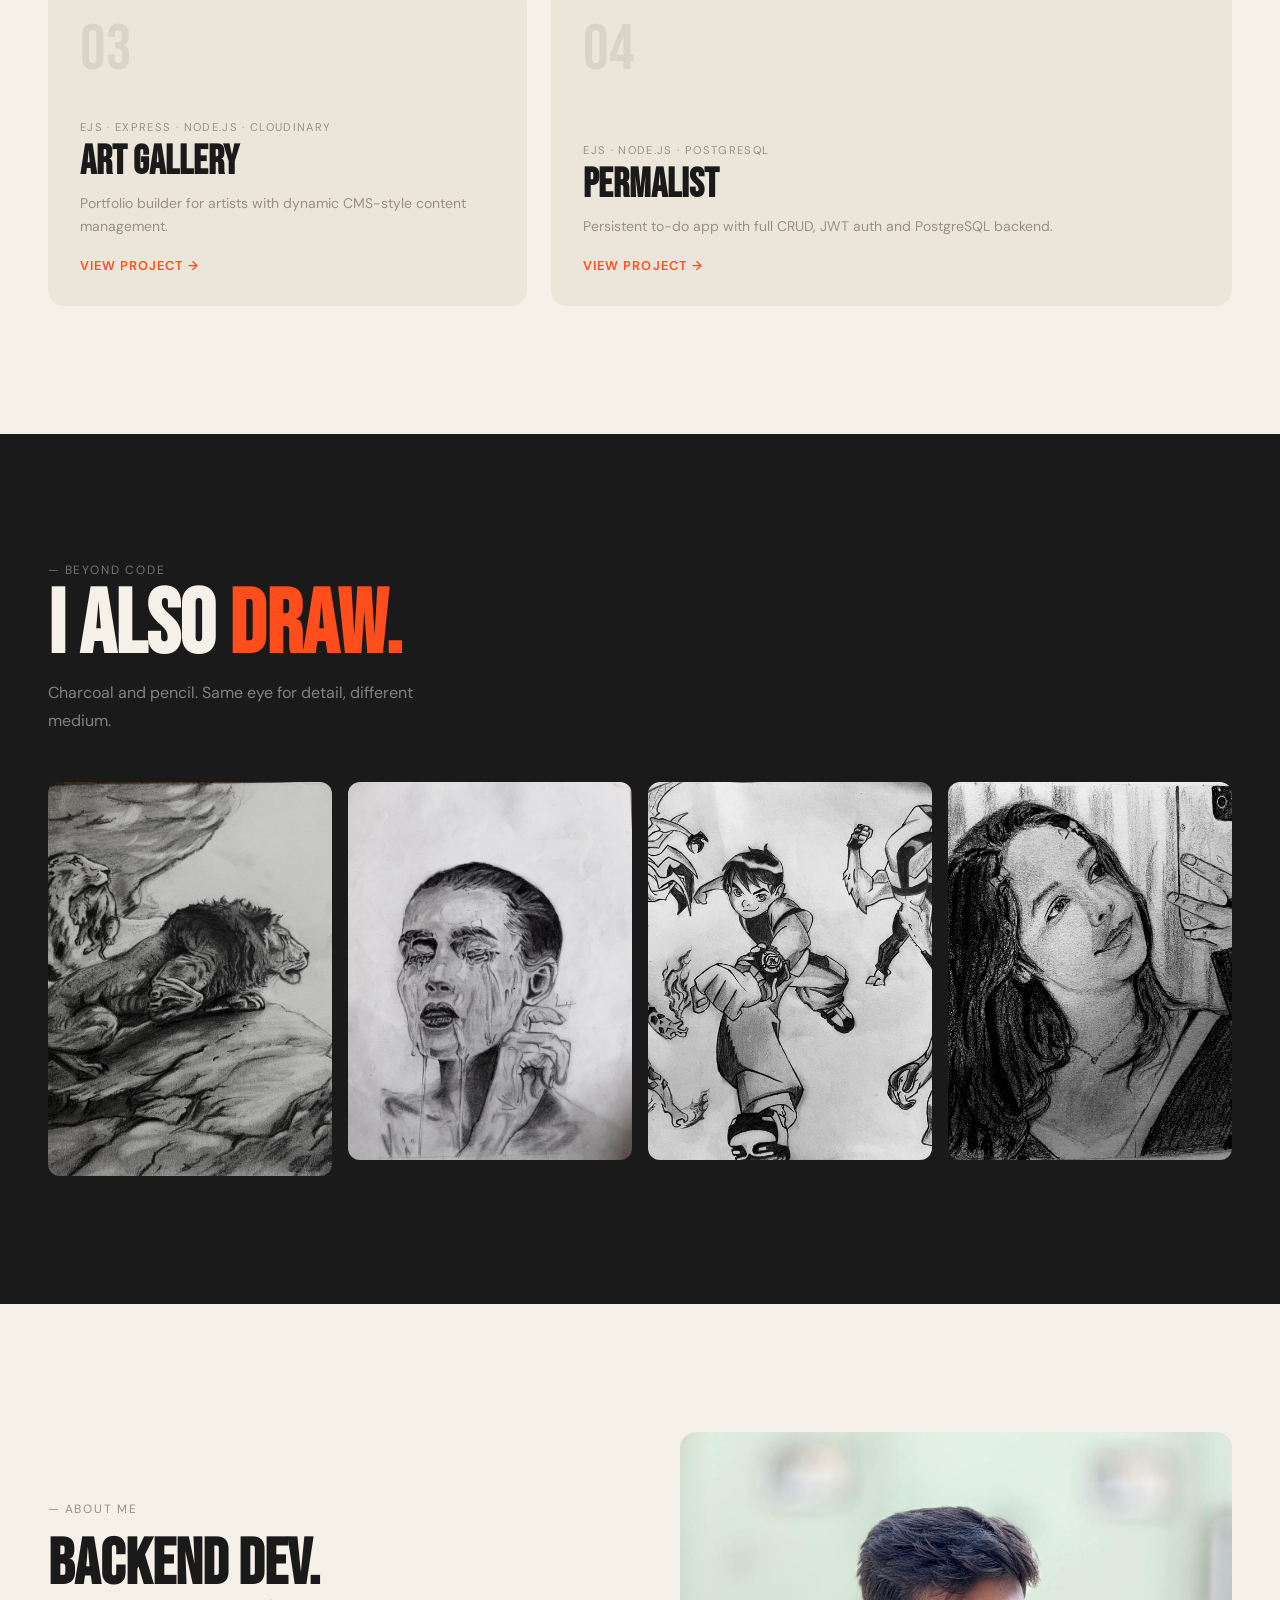
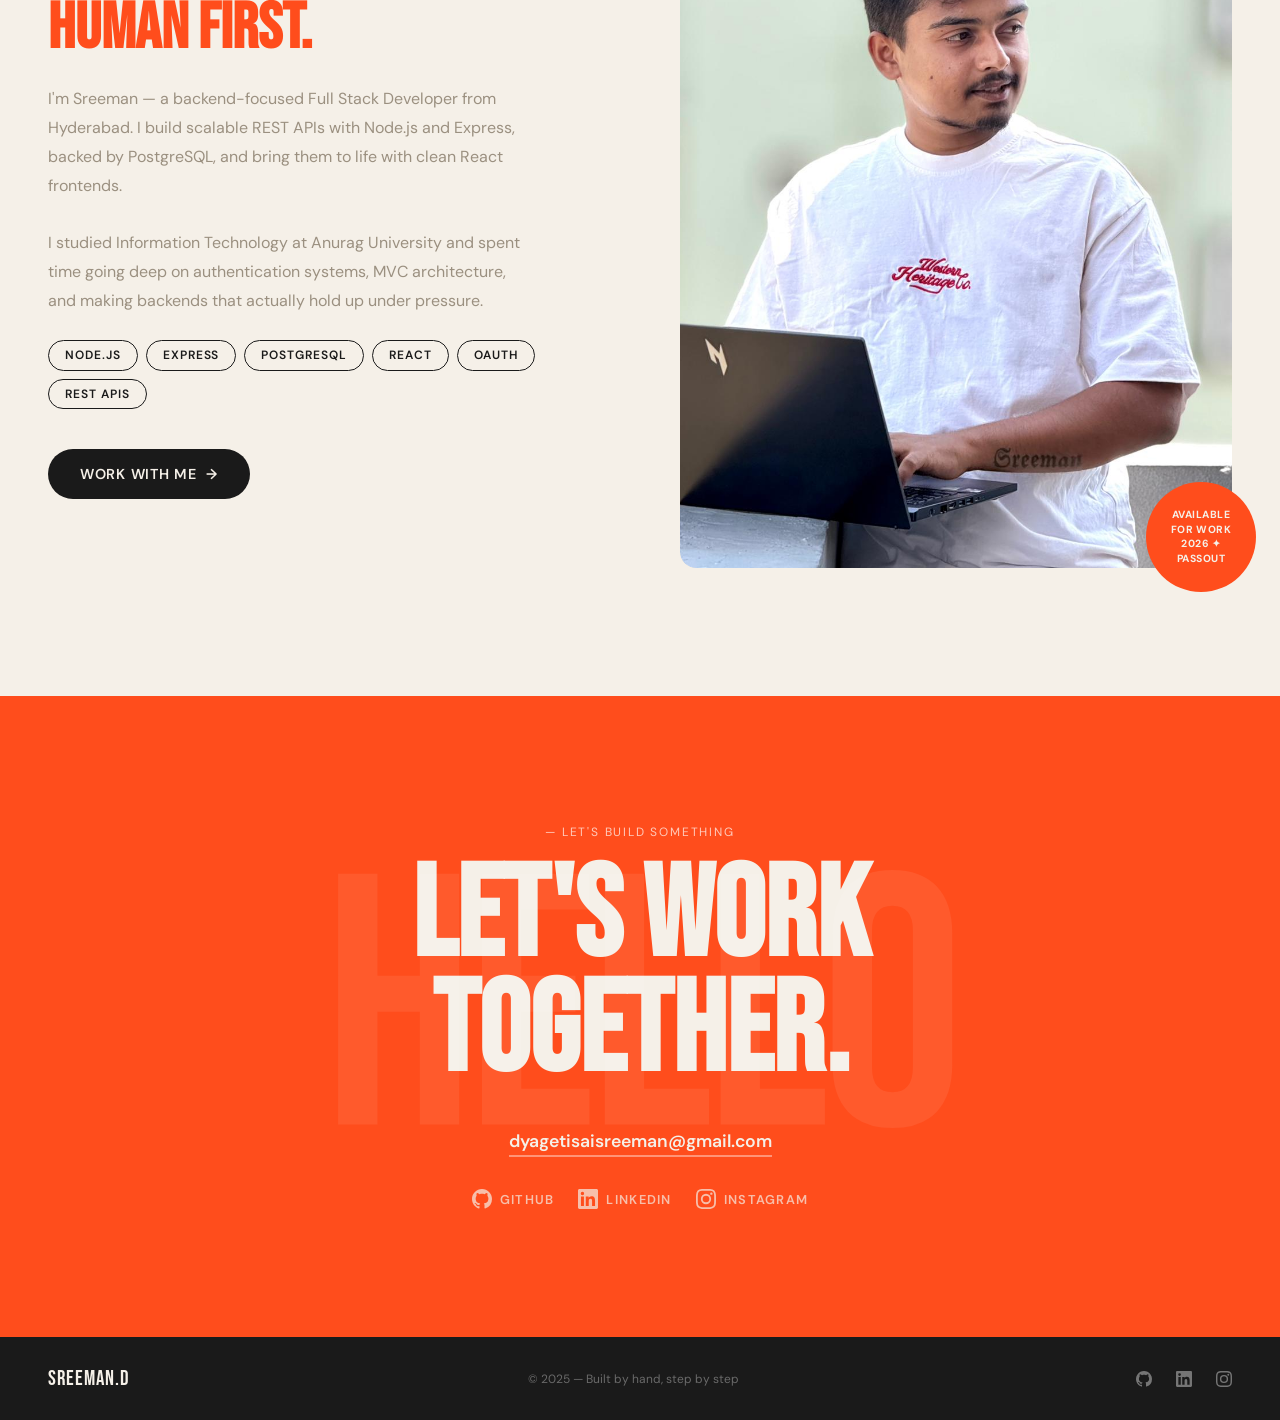
==== commit 7336ea76: "Update: Add Artgallery view project section page" ====
--- a/index.html
+++ b/index.html
@@ -118,10 +118,10 @@
     <div class="work-item tall">  
       <div class="work-number">03</div>
       <div class="work-info">
-        <span class="work-tag">EJS · Express · Node.js</span>
-        <h3 class="work-name">Artfolio</h3>
+        <span class="work-tag">EJS · Express · Node.js · Cloudinary </span>
+        <h3 class="work-name">Art Gallery</h3>
         <p class="work-desc">Portfolio builder for artists with dynamic CMS-style content management.</p>
-        <a href="#" class="work-link">View project →</a>
+        <a href="projects/art_gallery.html" class="work-link">View project →</a>
       </div>
     </div>
 
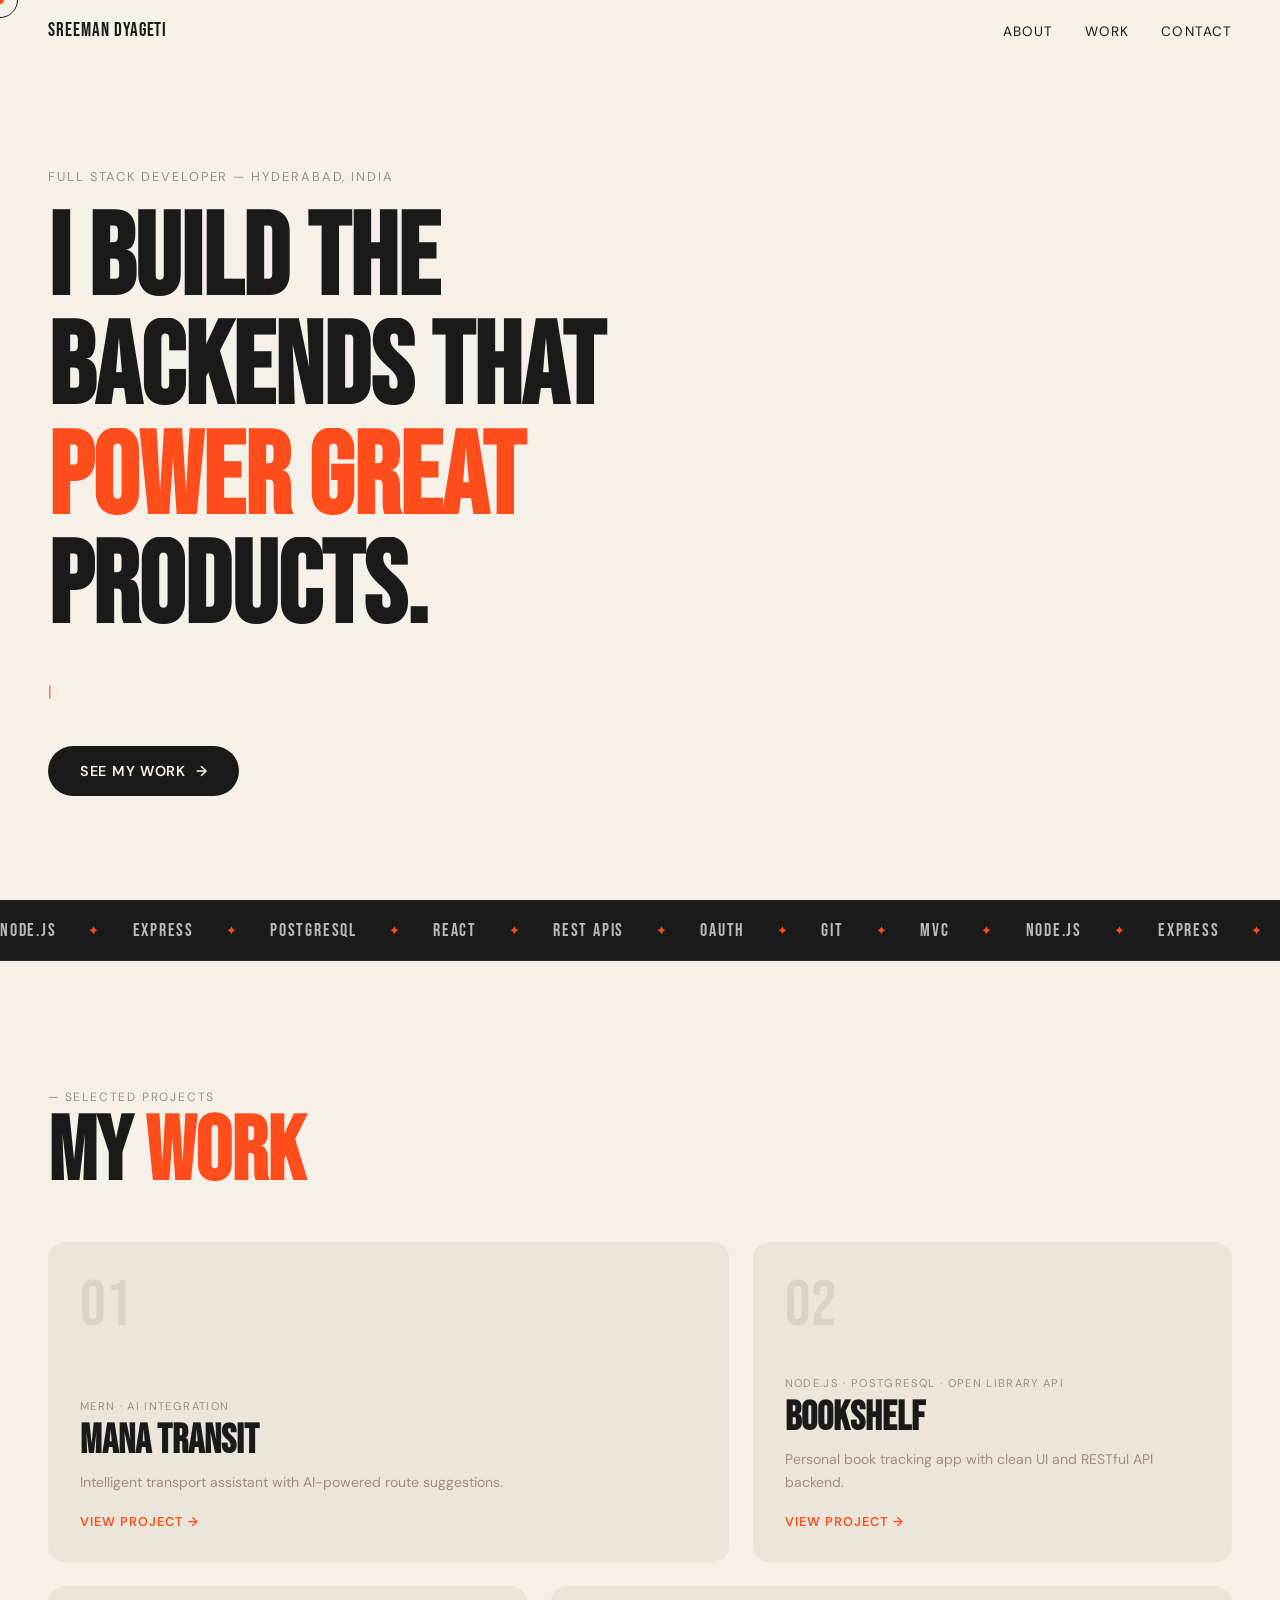
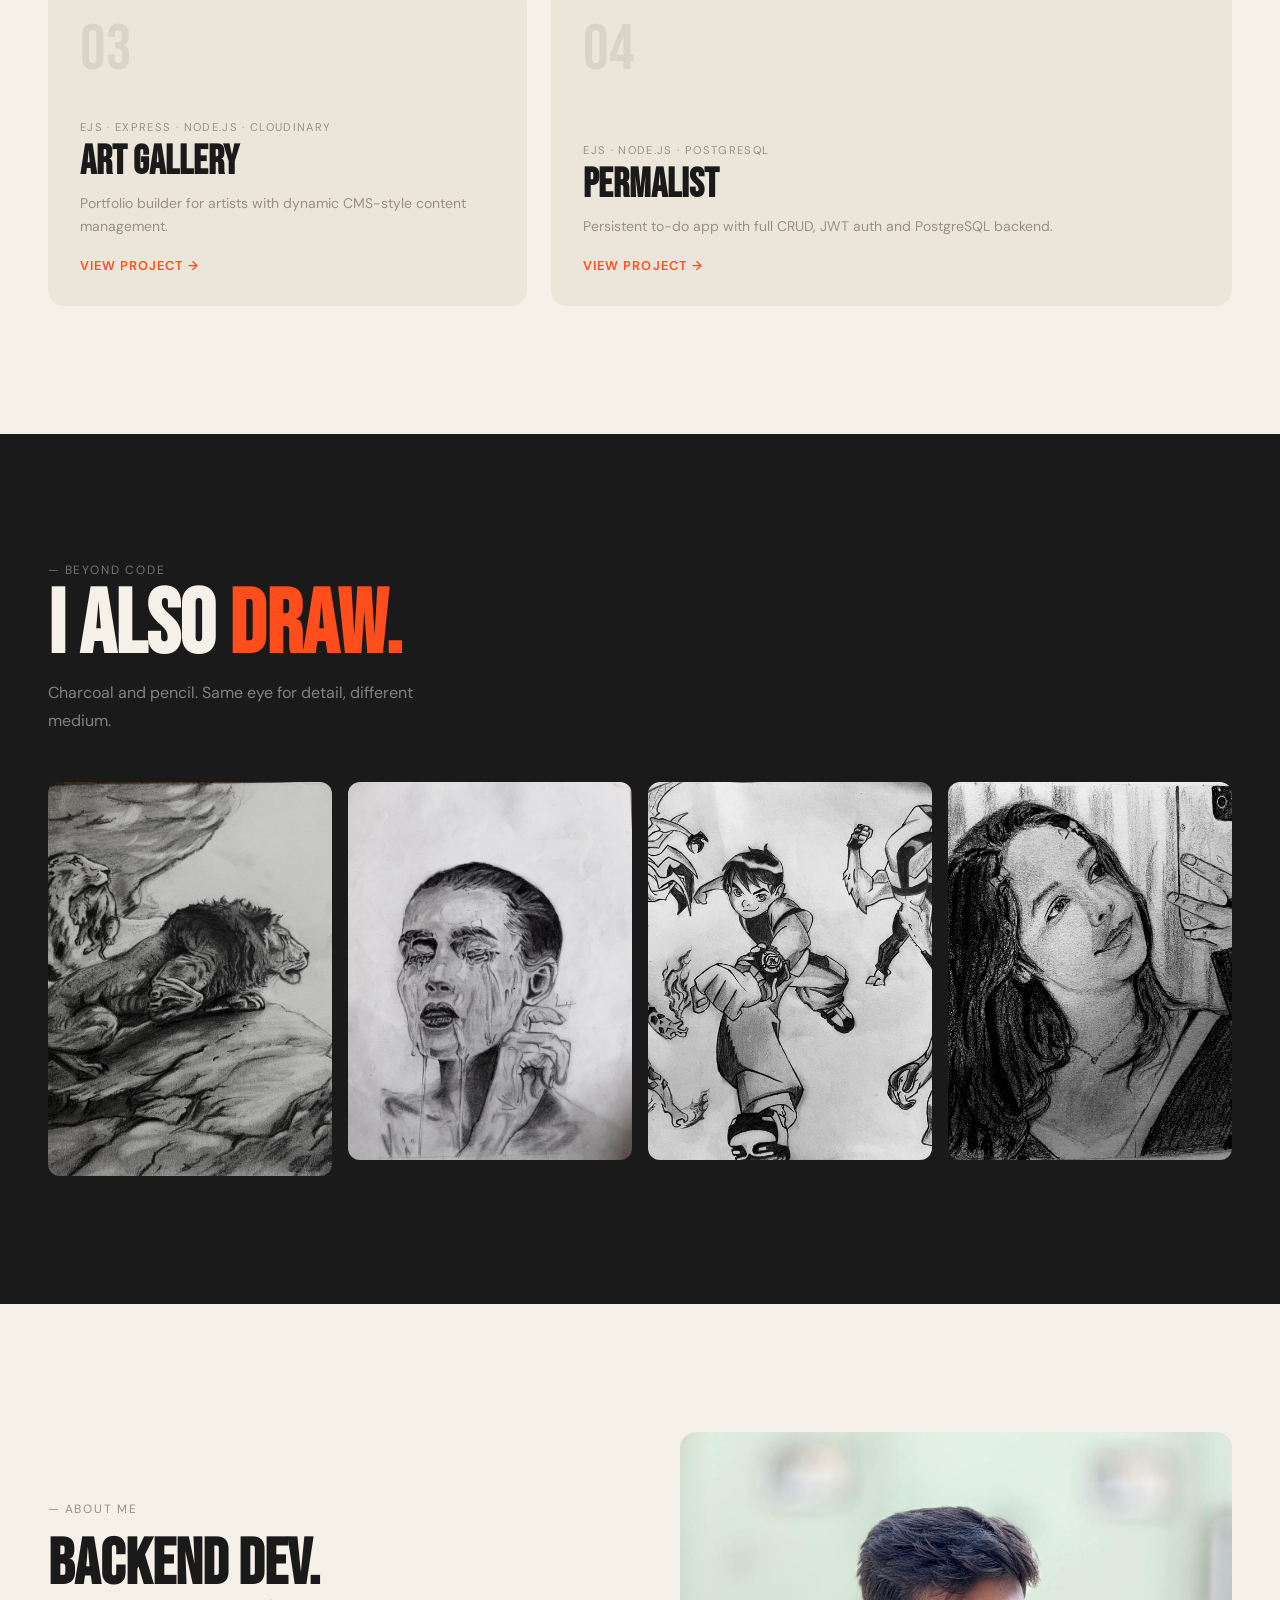
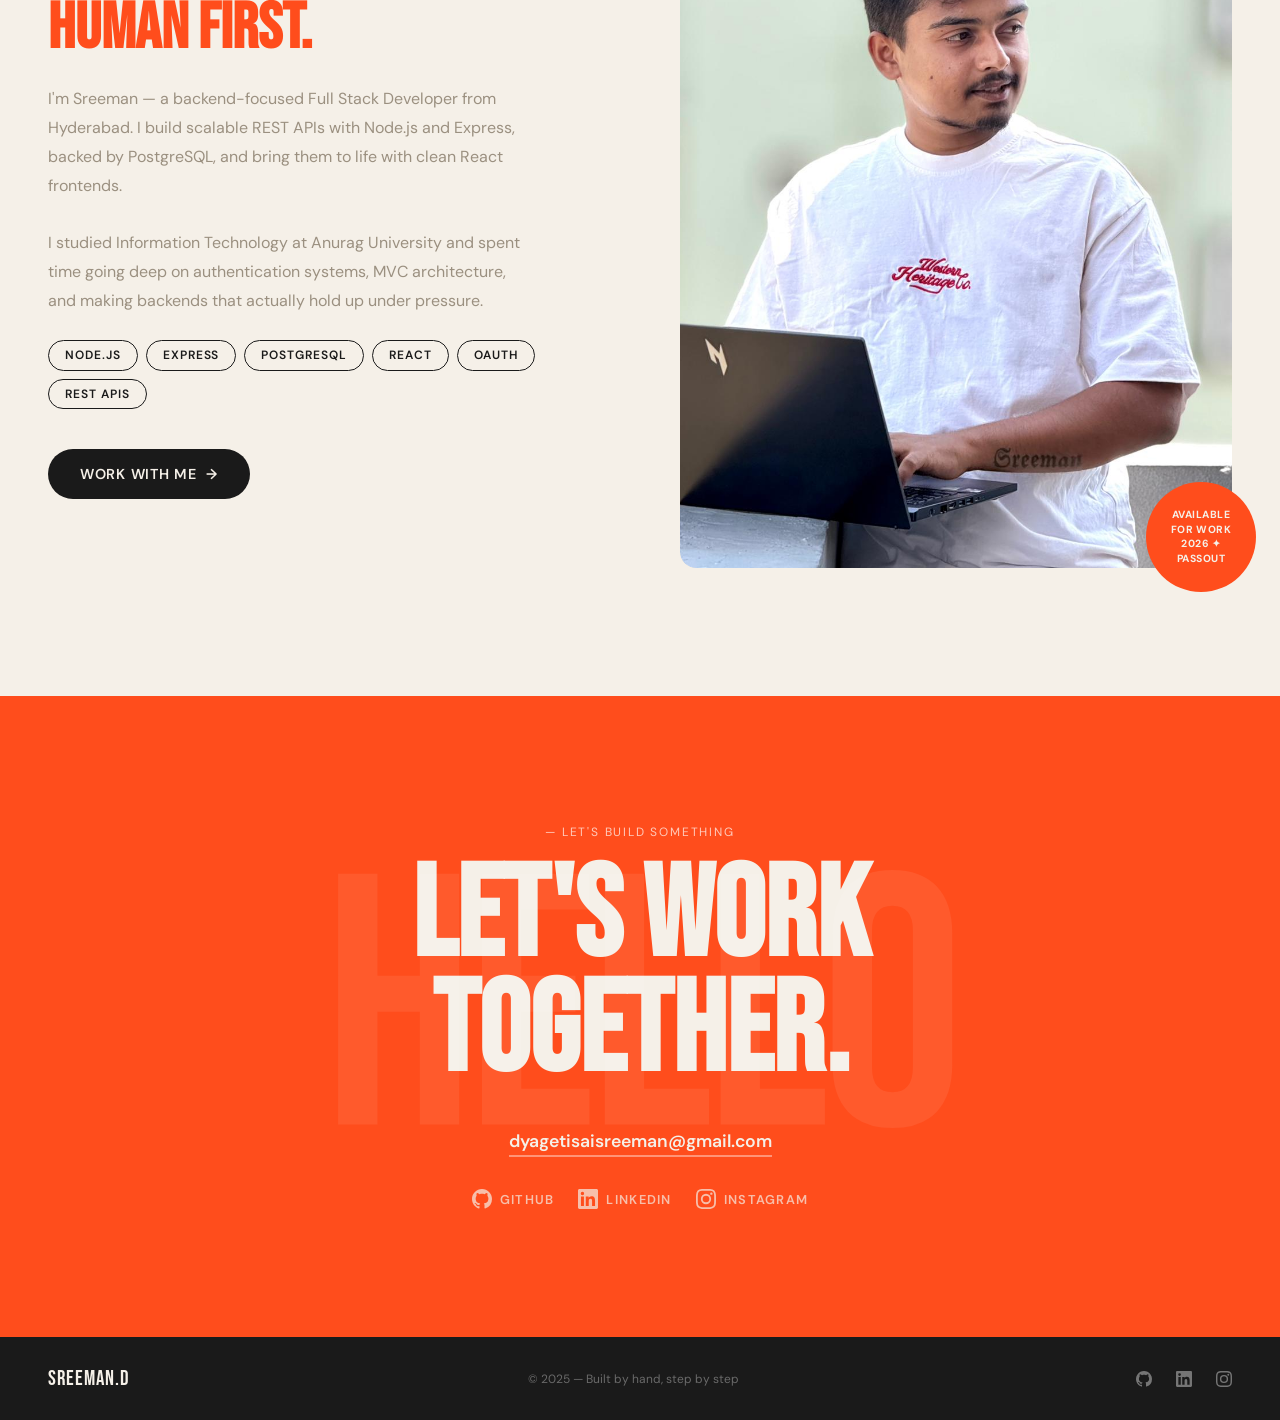
==== commit 74de2faf: "feat: Add Typing Animation on Hero" ====
--- a/index.html
+++ b/index.html
@@ -54,10 +54,9 @@
     <span class="line">products.</span>
   </h1>
 
-  <p class="hero-sub">
-    Node.js · Express · PostgreSQL · React —
-    scalable APIs and clean UIs that actually work.
-  </p>
+   <p class="hero-sub">
+    <span class="typed-text"></span><span class="typed-cursor">|</span>
+   </p>
 
   <a class="hero-cta" href="#work">
     See my work <span class="arrow">→</span>
@@ -101,7 +100,7 @@
         <span class="work-tag">MERN · AI Integration</span>
         <h3 class="work-name">Mana Transit</h3>
         <p class="work-desc">Intelligent transport assistant with AI-powered route suggestions.</p>
-        <a href="#" class="work-link">View project →</a>
+        <a href="/sreeman-portfolio/projects/manatransit.html" class="work-link">View project →</a>
       </div>
     </div>
 
@@ -131,7 +130,7 @@
         <span class="work-tag">EJS · Node.js · PostgreSQL</span>
         <h3 class="work-name">Permalist</h3>
         <p class="work-desc">Persistent to-do app with full CRUD, JWT auth and PostgreSQL backend.</p>
-        <a href="#" class="work-link">View project →</a>
+        <a href="/sreeman-portfolio/projects/permalist.html" class="work-link">View project →</a>
       </div>
     </div>
 
--- a/style.css
+++ b/style.css
@@ -939,4 +939,16 @@
     align-items: flex-start;
     gap: 0.8rem;
   }
+}
+
+/* ── TYPING CURSOR ── */
+.typed-cursor {
+  font-weight: 300;
+  color: var(--accent);
+  animation: blink 0.8s infinite;
+}
+
+@keyframes blink {
+  0%, 100% { opacity: 1; }
+  50%       { opacity: 0; }
 }
